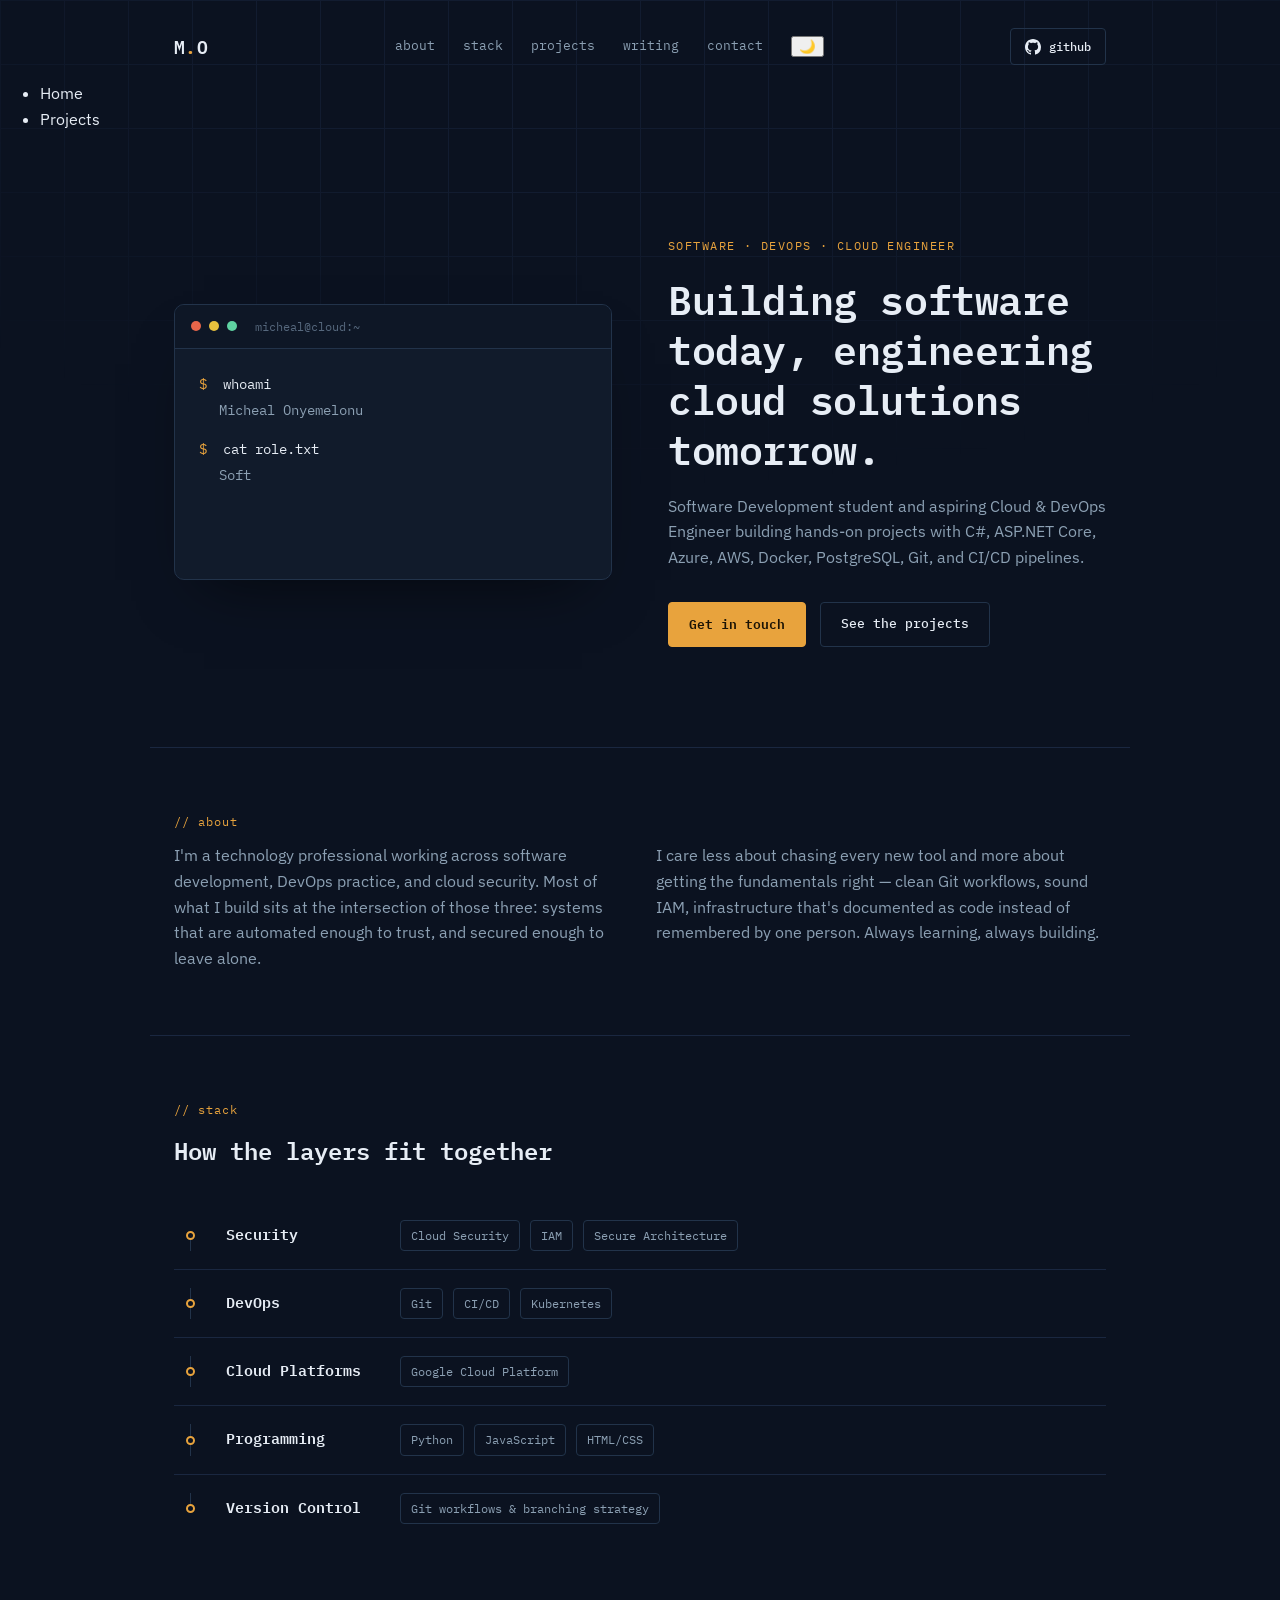
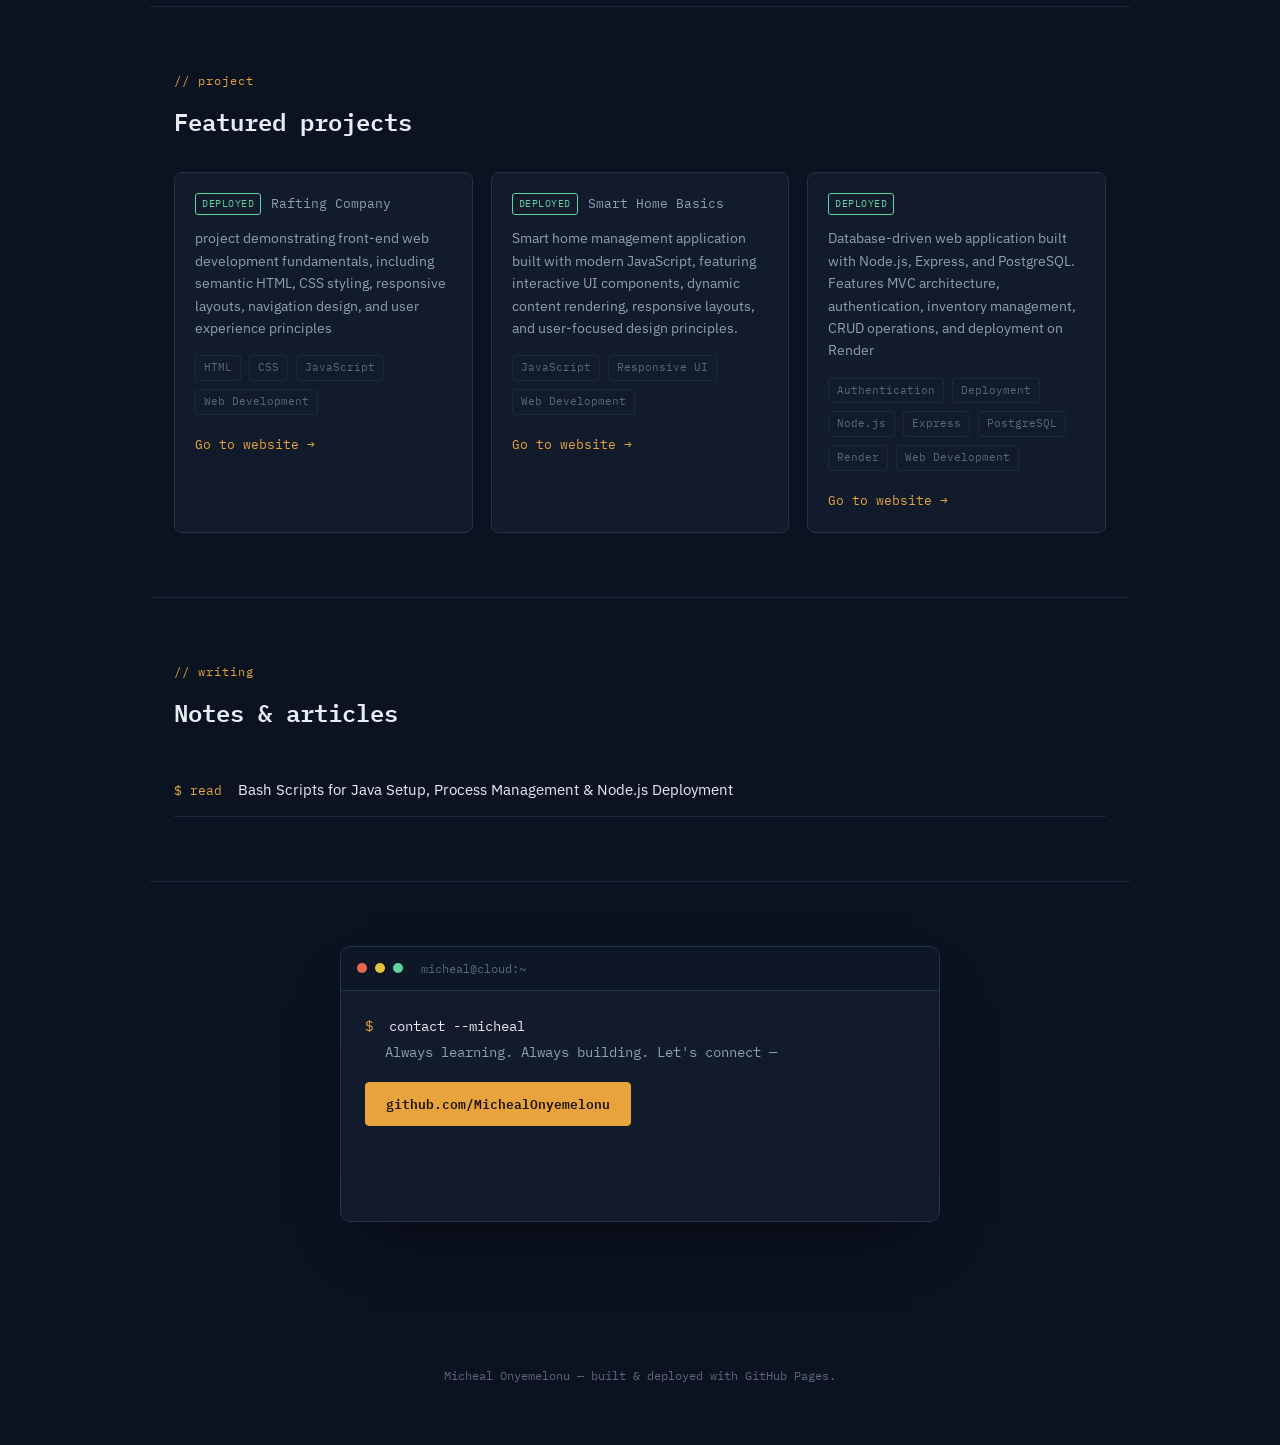
==== index.html @ 6040f153 "feat:project.html page added to the website" ====
<!DOCTYPE html>
<html lang="en">
<head>
<meta charset="UTF-8">
<meta name="viewport" content="width=device-width, initial-scale=1.0">
<title>Micheal Onyemelonu — Software, Devops, Cloud Engineer</title>
<meta name="description" content="Micheal Onyemelonu — Software, DevOps and Cloud Engineer">
<link rel="preconnect" href="https://fonts.googleapis.com">
<link rel="preconnect" href="https://fonts.gstatic.com" crossorigin>
<link href="https://fonts.googleapis.com/css2?family=IBM+Plex+Mono:wght@400;500;600;700&family=IBM+Plex+Sans:wght@400;500;600&display=swap" rel="stylesheet">
<link rel="stylesheet" href="styles.css">
</head>
<body>

<div class="grid-overlay" aria-hidden="true"></div>

<header class="site-header">
  <a href="#top" class="brand">M<span class="brand-dot">.</span>O</a>
  <nav class="site-nav">
    <a href="#about">about</a>
    <a href="#stack">stack</a>
    <a href="#projects">projects</a>
    <a href="#writing">writing</a>
    <a href="#contact">contact</a>

    <button id="theme-toggle">
      🌙
    </button>

  </nav>
  <a class="btn btn-ghost btn-small" href="https://github.com/MichealOnyemelonu" target="_blank" rel="noopener">
    <svg viewBox="0 0 16 16" width="16" height="16" aria-hidden="true"><path fill="currentColor" d="M8 0C3.58 0 0 3.58 0 8c0 3.54 2.29 6.53 5.47 7.59.4.07.55-.17.55-.38 0-.19-.01-.82-.01-1.49-2.01.37-2.53-.49-2.69-.94-.09-.23-.48-.94-.82-1.13-.28-.15-.68-.52-.01-.53.63-.01 1.08.58 1.23.82.72 1.21 1.87.87 2.33.66.07-.52.28-.87.51-1.07-1.78-.2-3.64-.89-3.64-3.95 0-.87.31-1.59.82-2.15-.08-.2-.36-1.02.08-2.12 0 0 .67-.21 2.2.82.64-.18 1.32-.27 2-.27.68 0 1.36.09 2 .27 1.53-1.04 2.2-.82 2.2-.82.44 1.1.16 1.92.08 2.12.51.56.82 1.27.82 2.15 0 3.07-1.87 3.75-3.65 3.95.29.25.54.73.54 1.48 0 1.07-.01 1.93-.01 2.2 0 .21.15.46.55.38A8.01 8.01 0 0 0 16 8c0-4.42-3.58-8-8-8Z"/></svg>
    github
  </a>
</header>

<nav id="main-nav" aria-label="Main navigation">
  <ul>
    <li><a href="index.html" class="active" aria-current="page">Home</a></li>
    <li><a href="projects.html">Projects</a></li>
  </ul>
</nav>

<main id="top">

  <!-- HERO -->
  <section class="hero">
    <div class="terminal" aria-label="Terminal introducing Micheal Onyemelonu">
      <div class="terminal-bar">
        <span class="dot dot-r"></span><span class="dot dot-y"></span><span class="dot dot-g"></span>
        <span class="terminal-title">micheal@cloud:~</span>
      </div>
      <div class="terminal-body" id="terminal-body">
        <!-- lines injected by script.js for typewriter effect; noscript fallback below -->
        <noscript>
          <p class="line"><span class="prompt">$</span> whoami</p>
          <p class="out">Micheal Onyemelonu</p>
          <p class="line"><span class="prompt">$</span> cat role.txt</p>
          <p class="out">Software · DevOps · Cloud Engineer</p>
          <p class="line"><span class="prompt">$</span> status --check</p>
          <p class="out ok"><span class="pulse"></span>200 OK — open to new opportunities</p>
        </noscript>
      </div>
    </div>

    <div class="hero-side">
      <p class="eyebrow">Software · DevOps · Cloud Engineer</p>
      <h1>Building software today, engineering cloud solutions tomorrow.</h1>
      <p class="hero-lede">Software Development student and aspiring Cloud & DevOps Engineer
        building hands-on projects with C#, ASP.NET Core, Azure, AWS, Docker, PostgreSQL, Git, and CI/CD pipelines.</p>
      <div class="hero-actions">
        <a class="btn btn-primary" href="#contact">Get in touch</a>
        <a class="btn btn-ghost" href="#projects">See the projects</a>
      </div>
    </div>
  </section>

  <!-- ABOUT -->
  <section class="section" id="about">
    <p class="section-label">// about</p>
    <div class="about-grid">
      <p class="about-copy">
        I'm a technology professional working across software development, DevOps practice, and cloud
        security. Most of what I build sits at the intersection of those three: systems that are
        automated enough to trust, and secured enough to leave alone.
      </p>
      <p class="about-copy">
        I care less about chasing every new tool and more about getting the fundamentals
        right — clean Git workflows, sound IAM, infrastructure that's documented as code instead
        of remembered by one person. Always learning, always building.
      </p>
    </div>
  </section>

  <!-- STACK (layered diagram) -->
  <section class="section" id="stack">
    <p class="section-label">// stack</p>
    <h2 class="section-title">How the layers fit together</h2>
    <div class="stack-diagram">

      <div class="layer" style="--i:0">
        <div class="layer-rail"><span class="node"></span></div>
        <div class="layer-body">
          <span class="layer-name">Security</span>
          <div class="layer-tags">
            <span>Cloud Security</span><span>IAM</span><span>Secure Architecture</span>
          </div>
        </div>
      </div>

      <div class="layer" style="--i:1">
        <div class="layer-rail"><span class="node"></span></div>
        <div class="layer-body">
          <span class="layer-name">DevOps</span>
          <div class="layer-tags">
            <span>Git</span><span>CI/CD</span><span>Kubernetes</span>
          </div>
        </div>
      </div>

      <div class="layer" style="--i:2">
        <div class="layer-rail"><span class="node"></span></div>
        <div class="layer-body">
          <span class="layer-name">Cloud Platforms</span>
          <div class="layer-tags">
            <span>Google Cloud Platform</span>
          </div>
        </div>
      </div>

      <div class="layer" style="--i:3">
        <div class="layer-rail"><span class="node"></span></div>
        <div class="layer-body">
          <span class="layer-name">Programming</span>
          <div class="layer-tags">
            <span>Python</span><span>JavaScript</span><span>HTML/CSS</span>
          </div>
        </div>
      </div>

      <div class="layer" style="--i:4">
        <div class="layer-rail"><span class="node"></span></div>
        <div class="layer-body">
          <span class="layer-name">Version Control</span>
          <div class="layer-tags">
            <span>Git workflows &amp; branching strategy</span>
          </div>
        </div>
      </div>

    </div>
  </section>

  <!-- PROJECTS -->
  <section class="section" id="projects">
    <p class="section-label">// project</p>
    <h2 class="section-title">Featured projects</h2>
    <div class="deploy-log">

      <a class="deploy-card" href="https://michealonyemelonu.github.io/wdd130/wwr/index.html" target="_blank" rel="noopener">
        <div class="deploy-head">
          <span class="status-badge">deployed</span>
          <span class="deploy-path">Rafting Company</span>
        </div>
        <p class="deploy-desc">project demonstrating front-end web development fundamentals, 
          including semantic HTML, CSS styling, responsive layouts, navigation design, 
          and user experience principles</p>
        <div class="deploy-tags">
          <span>HTML</span>
          <span>CSS</span>
          <span>JavaScript</span>
          <span>Web Development</span>
        </div>
        <span class="deploy-link">Go to website →</span>
      </a>

      <a class="deploy-card" href="https://michealonyemelonu.github.io/wdd231/Project/smart_home/index.html" target="_blank" rel="noopener">
        <div class="deploy-head">
          <span class="status-badge">deployed</span>
          <span class="deploy-path">Smart Home Basics</span>
        </div>
        <p class="deploy-desc">Smart home management application built with modern JavaScript, 
          featuring interactive UI components, dynamic content rendering, responsive layouts, 
          and user-focused design principles.</p>
        <div class="deploy-tags">
          <span>JavaScript</span>
          <span>Responsive UI</span>
          <span>Web Development</span>
        </div>
        <span class="deploy-link">Go to website →</span>
      </a>

      <a class="deploy-card" href="https://cse340-web-backend-development-u9rp.onrender.com/" target="_blank" rel="noopener">
        <div class="deploy-head">
          <span class="status-badge">deployed</span>
          <span class="deploy-path"></span>
        </div>
        <p class="deploy-desc">Database-driven web application built with Node.js, Express, and PostgreSQL. 
            Features MVC architecture, authentication, inventory management, CRUD operations, and deployment on Render</p>
        <div class="deploy-tags">
          <span>Authentication</span>
          <span>Deployment</span>
          <span>Node.js</span>
          <span>Express</span>
          <span>PostgreSQL</span>
          <span>Render</span>
          <span>Web Development</span>
        </div>
        <span class="deploy-link">Go to website →</span>
      </a>

    </div>
  </section>

  <!-- WRITING -->
  <section class="section" id="writing">
    <p class="section-label">// writing</p>
    <h2 class="section-title">Notes &amp; articles</h2>
    <ul class="changelog">
      <li class="changelog-entry">
        <span class="changelog-cmd">$ read</span>
        <a href="https://medium.com/@monyemelonu/bash-scripts-for-java-setup-process-management-node-js-deployment-b72b2ba04938" target="_blank" rel="noopener">
          Bash Scripts for Java Setup, Process Management &amp; Node.js Deployment
        </a>
      </li>
    </ul>
  </section>

  <!-- CONTACT -->
  <section class="section section-contact" id="contact">
    <div class="contact-terminal">
      <div class="terminal-bar">
        <span class="dot dot-r"></span><span class="dot dot-y"></span><span class="dot dot-g"></span>
        <span class="terminal-title">micheal@cloud:~</span>
      </div>
      <div class="terminal-body">
        <p class="line"><span class="prompt">$</span> contact --micheal</p>
        <p class="out">Always learning. Always building. Let's connect —</p>
        <p class="line contact-cta">
          <a class="btn btn-primary" href="https://github.com/MichealOnyemelonu" target="_blank" rel="noopener">github.com/MichealOnyemelonu</a>
        </p>
      </div>
    </div>
  </section>

</main>

<footer class="site-footer">
  <p>Micheal Onyemelonu — built &amp; deployed with GitHub Pages.</p>
</footer>

<script src="script.js"></script>
</body>
</html>
---- styles.css ----
/* ============ Tokens ============ */
:root{
  --bg:        #0B1220;
  --surface:   #111B2B;
  --surface-2: #16223480;
  --line:      #22334A;
  --line-soft: #1A2740;
  --text:      #E7EDF5;
  --text-muted:#8CA0B3;
  --text-dim:  #56687D;
  --accent:    #E8A33D;
  --accent-2:  #C97F22;
  --ok:        #5FD3A2;

  --mono: 'IBM Plex Mono', ui-monospace, Menlo, monospace;
  --sans: 'IBM Plex Sans', -apple-system, sans-serif;

  --maxw: 980px;

  /* DARK THEME */
body.dark-mode {

  --bg: #0B1220;
  --surface: #111B2B;
  --surface-2: #16223480;
  --line: #22334A;
  --line-soft: #1A2740;

  --text: #E7EDF5;
  --text-muted: #8CA0B3;
  --text-dim: #56687D;

  --accent: #E8A33D;
  --accent-2: #C97F22;
  --ok: #5FD3A2;
}

body.light-mode {
  --bg: #ffffff;
  --surface: #f5f5f5;
  --surface-2: #eeeeee;
  --line: #cccccc;
  --line-soft: #dddddd;

  --text: #222222;
  --text-muted: #555555;
  --text-dim: #777777;

  --accent: #E8A33D;
  --accent-2: #C97F22;
  --ok: #2fa56e;
}

*{ box-sizing:border-box; }
html{ scroll-behavior:smooth; }

body{
  margin:0;
  background:var(--bg);
  color:var(--text);
  font-family:var(--sans);
  line-height:1.6;
  -webkit-font-smoothing:antialiased;
}

a{ color:inherit; text-decoration:none; }

/* ============ Background grid ============ */
.grid-overlay{
  position:fixed; inset:0; z-index:0; pointer-events:none;
  background-image:
    linear-gradient(var(--line-soft) 1px, transparent 1px),
    linear-gradient(90deg, var(--line-soft) 1px, transparent 1px);
  background-size:64px 64px;
  mask-image: radial-gradient(ellipse 80% 60% at 50% 0%, black 40%, transparent 90%);
  opacity:0.5;
}

/* ============ Header ============ */
.site-header{
  position:relative; z-index:2;
  display:flex; align-items:center; justify-content:space-between;
  max-width:var(--maxw); margin:0 auto;
  padding:28px 24px 0;
}
.brand{
  font-family:var(--mono); font-weight:600; font-size:18px;
  letter-spacing:0.02em;
}
.brand-dot{ color:var(--accent); }
.site-nav{ display:flex; gap:28px; }
.site-nav a{
  font-family:var(--mono); font-size:13px; color:var(--text-muted);
  transition:color .15s ease;
}
.site-nav a:hover{ color:var(--text); }

/* ============ Buttons ============ */
.btn{
  display:inline-flex; align-items:center; gap:8px;
  font-family:var(--mono); font-size:13px; font-weight:500;
  padding:11px 20px; border-radius:4px;
  border:1px solid transparent;
  transition:transform .15s ease, border-color .15s ease, background .15s ease;
  white-space:nowrap;
}
.btn:hover{ transform:translateY(-1px); }
.btn-primary{
  background:var(--accent); color:#1A1305; border-color:var(--accent);
  font-weight:600;
}
.btn-primary:hover{ background:#f0ad4f; }
.btn-ghost{
  background:transparent; color:var(--text); border-color:var(--line);
}
.btn-ghost:hover{ border-color:var(--accent); color:var(--accent); }
.btn-small{ padding:8px 14px; font-size:12px; }

/* ============ Hero ============ */
.hero{
  position:relative; z-index:1;
  max-width:var(--maxw); margin:0 auto;
  padding:88px 24px 100px;
  display:grid; grid-template-columns:1fr 1fr; gap:56px;
  align-items:center;
}
.eyebrow{
  font-family:var(--mono); font-size:12px; letter-spacing:0.12em;
  text-transform:uppercase; color:var(--accent); margin:0 0 18px;
}
.hero-side h1{
  font-family:var(--mono); font-size:clamp(28px,3.4vw,40px);
  line-height:1.25; font-weight:600; margin:0 0 20px;
  letter-spacing:-0.01em;
}
.hero-lede{
  color:var(--text-muted); font-size:16px; max-width:46ch; margin:0 0 32px;
}
.hero-actions{ display:flex; gap:14px; flex-wrap:wrap; }

/* ============ Terminal ============ */
.terminal, .contact-terminal{
  background:var(--surface);
  border:1px solid var(--line);
  border-radius:10px;
  overflow:hidden;
  box-shadow:0 30px 60px -30px rgba(0,0,0,0.6);
}
.terminal-bar{
  display:flex; align-items:center; gap:8px;
  padding:12px 16px;
  background:#0E1726;
  border-bottom:1px solid var(--line);
}
.dot{ width:10px; height:10px; border-radius:50%; background:var(--line); }
.dot-r{ background:#E8664A; } .dot-y{ background:#E8C13D; } .dot-g{ background:var(--ok); }
.terminal-title{
  margin-left:10px; font-family:var(--mono); font-size:12px; color:var(--text-dim);
}
.terminal-body{
  padding:24px; font-family:var(--mono); font-size:14px;
  min-height:230px;
}
.line{ margin:0 0 4px; color:var(--text); }
.out{ margin:0 0 16px; color:var(--text-muted); padding-left:20px; }
.prompt{ color:var(--accent); margin-right:8px; }
.out.ok{ color:var(--ok); display:flex; align-items:center; gap:8px; }
.pulse{
  width:8px; height:8px; border-radius:50%; background:var(--ok);
  box-shadow:0 0 0 0 rgba(95,211,162,0.6);
  animation:pulse 2s infinite;
}
@keyframes pulse{
  0%{ box-shadow:0 0 0 0 rgba(95,211,162,0.5); }
  70%{ box-shadow:0 0 0 8px rgba(95,211,162,0); }
  100%{ box-shadow:0 0 0 0 rgba(95,211,162,0); }
}
.caret{ display:inline-block; color:var(--accent); animation:blink 1s steps(1) infinite; }
@keyframes blink{ 50%{ opacity:0; } }

/* ============ Sections ============ */
.section{
  position:relative; z-index:1;
  max-width:var(--maxw); margin:0 auto;
  padding:64px 24px;
  border-top:1px solid var(--line-soft);
}
.section-label{
  font-family:var(--mono); font-size:12px; color:var(--accent);
  letter-spacing:0.08em; margin:0 0 12px;
}
.section-title{
  font-family:var(--mono); font-size:24px; font-weight:600; margin:0 0 32px;
}
.about-grid{
  display:grid; grid-template-columns:1fr 1fr; gap:32px;
}
.about-copy{ color:var(--text-muted); font-size:16px; max-width:52ch; margin:0; }

/* ============ Stack diagram ============ */
.stack-diagram{ position:relative; }
.layer{
  display:grid; grid-template-columns:32px 1fr; gap:20px;
  padding:18px 0;
  border-bottom:1px solid var(--line-soft);
}
.layer:last-child{ border-bottom:none; }
.layer-rail{ position:relative; display:flex; justify-content:center; }
.layer-rail::before{
  content:""; position:absolute; top:0; bottom:0; width:1px; background:var(--line);
}
.layer:first-child .layer-rail::before{ top:50%; }
.layer:last-child .layer-rail::before{ bottom:50%; }
.node{
  position:relative; z-index:1; width:9px; height:9px; border-radius:50%;
  background:var(--bg); border:2px solid var(--accent);
  align-self:center;
}
.layer-body{ display:flex; align-items:baseline; flex-wrap:wrap; gap:16px 24px; }
.layer-name{
  font-family:var(--mono); font-weight:600; font-size:15px; min-width:150px;
}
.layer-tags{ display:flex; gap:10px; flex-wrap:wrap; }
.layer-tags span{
  font-family:var(--mono); font-size:12px; color:var(--text-muted);
  border:1px solid var(--line); border-radius:4px; padding:5px 10px;
}

/* ============ Projects / deploy log ============ */
.deploy-log{ display:grid; grid-template-columns:repeat(3,1fr); gap:18px; }
.deploy-card{
  display:block; background:var(--surface); border:1px solid var(--line);
  border-radius:8px; padding:20px; transition:border-color .15s ease, transform .15s ease;
}
.deploy-card:hover{ border-color:var(--accent); transform:translateY(-3px); }
.deploy-head{
  display:flex; align-items:center; gap:10px; margin-bottom:12px; flex-wrap:wrap;
}
.status-badge{
  font-family:var(--mono); font-size:10px; letter-spacing:0.05em;
  color:var(--ok); border:1px solid var(--ok); border-radius:3px;
  padding:2px 6px; text-transform:uppercase;
}
.deploy-path{ font-family:var(--mono); font-size:13px; color:var(--text-muted); }
.deploy-desc{ font-size:14px; color:var(--text-muted); margin:0 0 16px; }
.deploy-tags{ display:flex; gap:8px; flex-wrap:wrap; margin-bottom:16px; }
.deploy-tags span{
  font-family:var(--mono); font-size:11px; color:var(--text-dim);
  border:1px solid var(--line-soft); border-radius:3px; padding:3px 8px;
}
.deploy-link{ font-family:var(--mono); font-size:13px; color:var(--accent); }

/* ============ Writing / changelog ============ */
.changelog{ list-style:none; margin:0; padding:0; }
.changelog-entry{
  display:flex; gap:16px; align-items:baseline;
  padding:14px 0; border-bottom:1px solid var(--line-soft);
  font-size:15px;
}
.changelog-cmd{ font-family:var(--mono); font-size:13px; color:var(--accent); flex-shrink:0; }
.changelog-entry a:hover{ color:var(--accent); }

/* ============ Contact ============ */
.section-contact{ padding-bottom:100px; }
.contact-terminal{ max-width:600px; margin:0 auto; }
.contact-cta{ margin-top:18px; }

/* ============ Footer ============ */
.site-footer{
  position:relative; z-index:1;
  text-align:center; padding:32px 24px 48px;
  font-family:var(--mono); font-size:12px; color:var(--text-dim);
}

/* ============ Responsive ============ */
@media (max-width: 860px)
{
  .hero{ grid-template-columns:1fr; padding-top:56px; }
  .hero-side{ order:-1; }
  .about-grid{ grid-template-columns:1fr; }
  .deploy-log{ grid-template-columns:1fr; }
  .site-nav{ display:none; }
}

/* ============ Motion & focus ============ */
@media (prefers-reduced-motion: reduce)
{
  html{ scroll-behavior:auto; }
  .pulse, .caret{ animation:none; }
}
a:focus-visible, .btn:focus-visible{
  outline:2px solid var(--accent); outline-offset:2px;
}

}
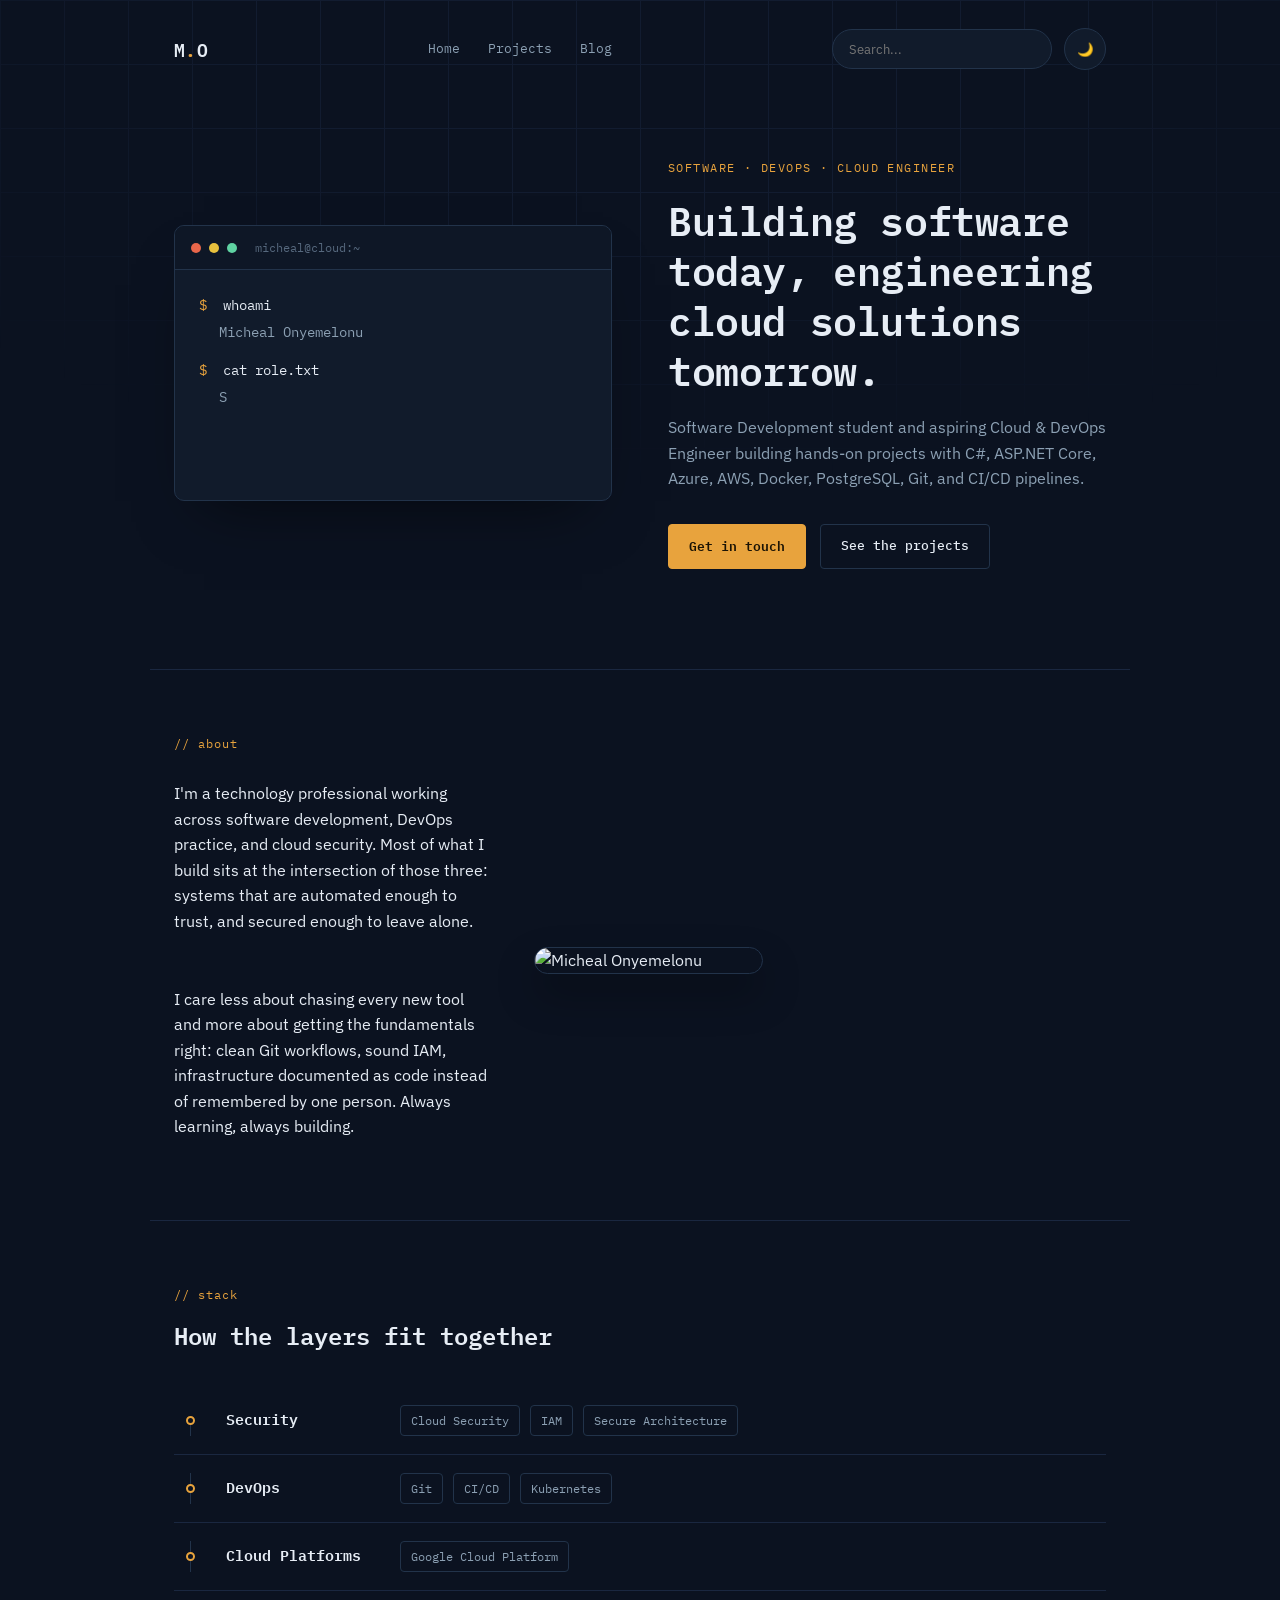
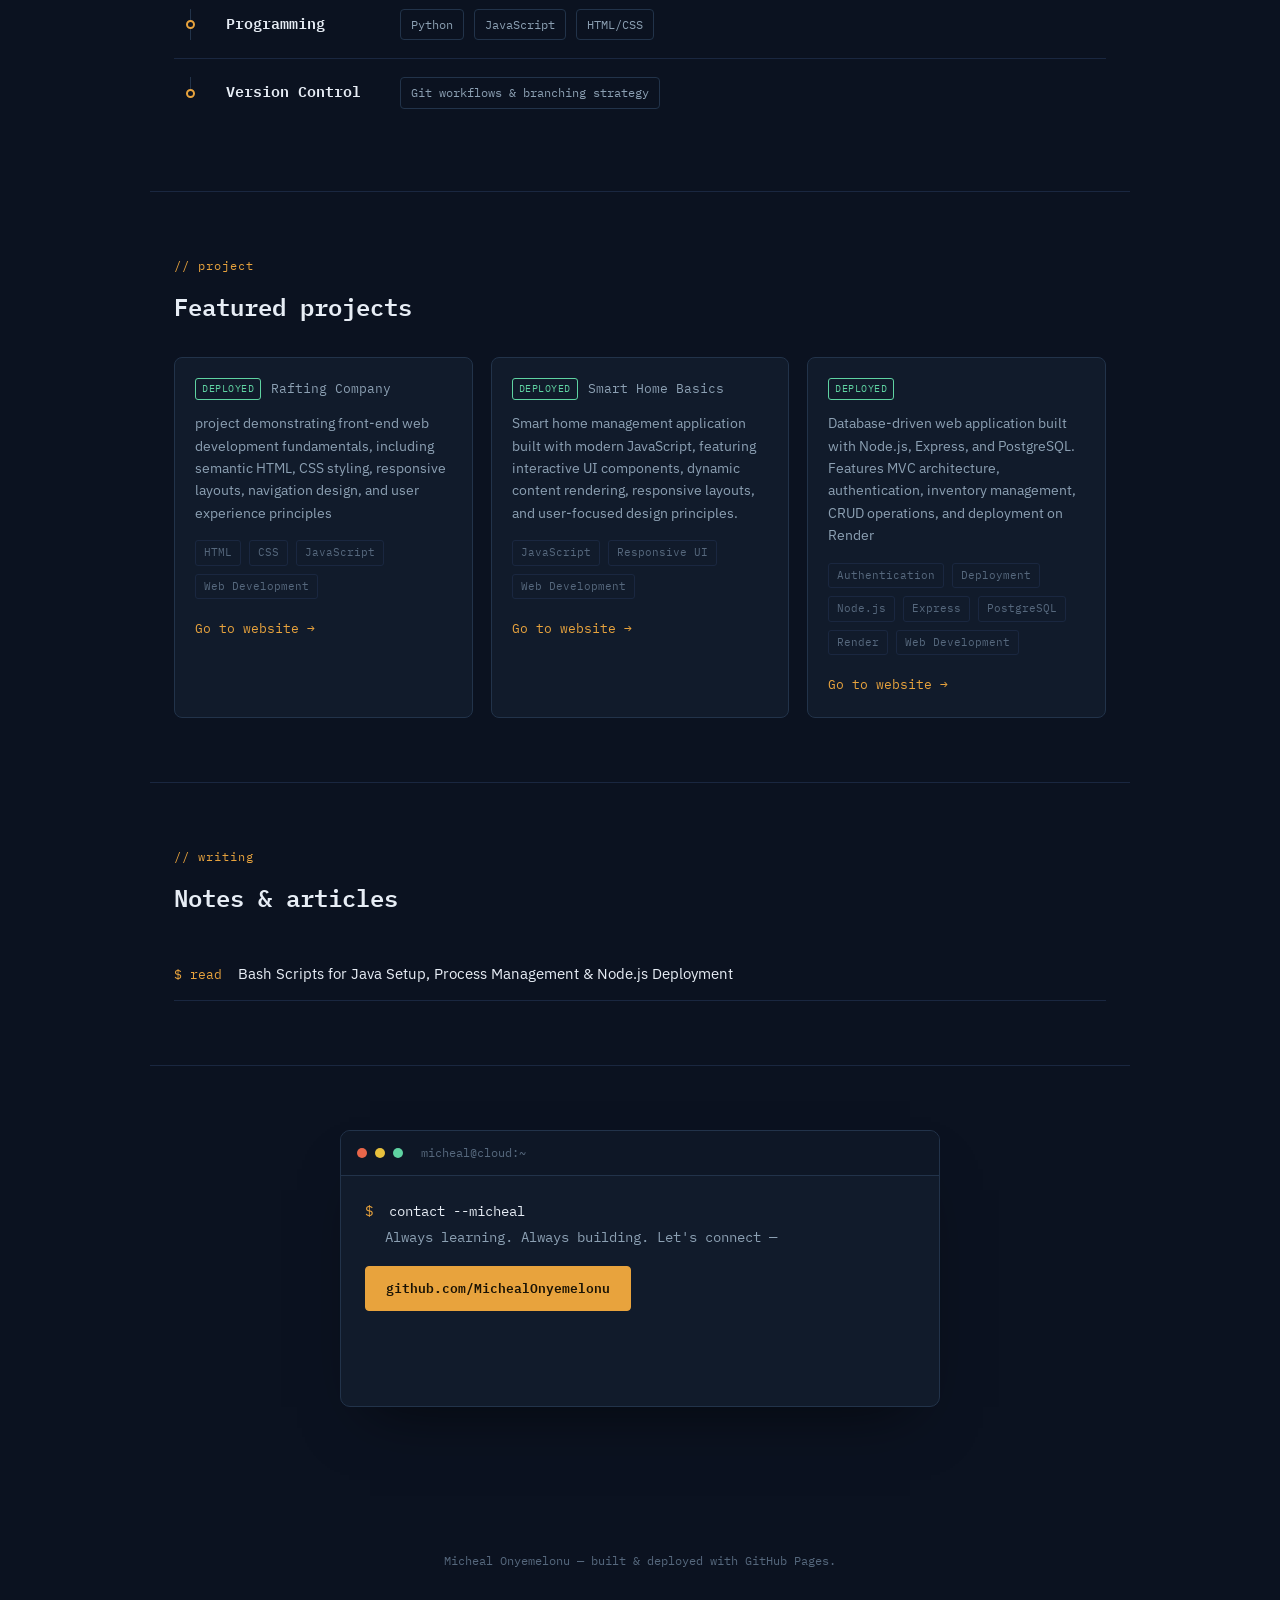
==== commit 1e34dc35: "feat: updated home page to include profile picture" ====
--- a/index.html
+++ b/index.html
@@ -15,31 +15,34 @@
 <div class="grid-overlay" aria-hidden="true"></div>
 
 <header class="site-header">
-  <a href="#top" class="brand">M<span class="brand-dot">.</span>O</a>
-  <nav class="site-nav">
-    <a href="#about">about</a>
-    <a href="#stack">stack</a>
-    <a href="#projects">projects</a>
-    <a href="#writing">writing</a>
-    <a href="#contact">contact</a>
-
-    <button id="theme-toggle">
-      🌙
-    </button>
-
-  </nav>
-  <a class="btn btn-ghost btn-small" href="https://github.com/MichealOnyemelonu" target="_blank" rel="noopener">
-    <svg viewBox="0 0 16 16" width="16" height="16" aria-hidden="true"><path fill="currentColor" d="M8 0C3.58 0 0 3.58 0 8c0 3.54 2.29 6.53 5.47 7.59.4.07.55-.17.55-.38 0-.19-.01-.82-.01-1.49-2.01.37-2.53-.49-2.69-.94-.09-.23-.48-.94-.82-1.13-.28-.15-.68-.52-.01-.53.63-.01 1.08.58 1.23.82.72 1.21 1.87.87 2.33.66.07-.52.28-.87.51-1.07-1.78-.2-3.64-.89-3.64-3.95 0-.87.31-1.59.82-2.15-.08-.2-.36-1.02.08-2.12 0 0 .67-.21 2.2.82.64-.18 1.32-.27 2-.27.68 0 1.36.09 2 .27 1.53-1.04 2.2-.82 2.2-.82.44 1.1.16 1.92.08 2.12.51.56.82 1.27.82 2.15 0 3.07-1.87 3.75-3.65 3.95.29.25.54.73.54 1.48 0 1.07-.01 1.93-.01 2.2 0 .21.15.46.55.38A8.01 8.01 0 0 0 16 8c0-4.42-3.58-8-8-8Z"/></svg>
-    github
-  </a>
+
+    <a href="index.html" class="brand">
+        M<span class="brand-dot">.</span>O
+    </a>
+
+    <nav class="site-nav">
+        <a href="index.html">Home</a>
+        <a href="projects.html">Projects</a>
+        <a href="blog.html">Blog</a>
+        
+    </nav>
+
+    <div class="header-actions">
+
+        <div class="search-box">
+            <input
+                type="text"
+                id="site-search"
+                placeholder="Search..."
+            >
+        </div>
+
+        <button id="theme-toggle">🌙</button>
+
+    </div>
+
 </header>
 
-<nav id="main-nav" aria-label="Main navigation">
-  <ul>
-    <li><a href="index.html" class="active" aria-current="page">Home</a></li>
-    <li><a href="projects.html">Projects</a></li>
-  </ul>
-</nav>
 
 <main id="top">
 
@@ -76,21 +79,38 @@
   </section>
 
   <!-- ABOUT -->
-  <section class="section" id="about">
+<section class="section" id="about">
     <p class="section-label">// about</p>
+
     <div class="about-grid">
-      <p class="about-copy">
-        I'm a technology professional working across software development, DevOps practice, and cloud
-        security. Most of what I build sits at the intersection of those three: systems that are
-        automated enough to trust, and secured enough to leave alone.
-      </p>
-      <p class="about-copy">
-        I care less about chasing every new tool and more about getting the fundamentals
-        right — clean Git workflows, sound IAM, infrastructure that's documented as code instead
-        of remembered by one person. Always learning, always building.
-      </p>
-    </div>
-  </section>
+
+      
+      <div class="about-content">
+        <p class="about-copy">
+          I'm a technology professional working across software
+          development, DevOps practice, and cloud security.
+          Most of what I build sits at the intersection of those
+          three: systems that are automated enough to trust,
+          and secured enough to leave alone.
+        </p>
+        
+        <p class="about-copy">
+          I care less about chasing every new tool and more about
+          getting the fundamentals right: clean Git workflows,
+          sound IAM, infrastructure documented as code instead of
+          remembered by one person. Always learning, always building.
+        </p>
+
+      </div>
+      
+      <div class="about-image">
+          <img
+              src="images/micheal.jpg"
+              alt="Micheal Onyemelonu">
+      </div>
+
+    </div>
+</section>
 
   <!-- STACK (layered diagram) -->
   <section class="section" id="stack">
--- a/styles.css
+++ b/styles.css
@@ -193,9 +193,25 @@
   font-family:var(--mono); font-size:24px; font-weight:600; margin:0 0 32px;
 }
 .about-grid{
-  display:grid; grid-template-columns:1fr 1fr; gap:32px;
-}
-.about-copy{ color:var(--text-muted); font-size:16px; max-width:52ch; margin:0; }
+  display: grid;
+  grid-template-columns: 320px 1fr;
+  gap: 40px;
+  align-items: center;
+}
+.about-image img {
+  width: 40%;
+  border-radius: 16px;
+  display: block;
+  border: 1px solid var(--line);
+  box-shadow: 0 20px 40px rgba(0,0,0,.3);
+  object-fit: cover;
+}
+
+.about-content {
+  display: flex;
+  flex-direction: column;
+  gap: 20px;
+}
 
 /* ============ Stack diagram ============ */
 .stack-diagram{ position:relative; }
@@ -292,4 +308,52 @@
   outline:2px solid var(--accent); outline-offset:2px;
 }
 
+.header-actions {
+    display: flex;
+    align-items: center;
+    gap: 12px;
+}
+
+@media (max-width: 860px) {
+
+    .about-grid {
+        grid-template-columns: 1fr;
+    }
+
+    .about-image {
+        max-width: 300px;
+        margin: 0 auto;
+    }
+
+}
+
+.search-box input {
+    width: 220px;
+    padding: 10px 16px;
+    border-radius: 999px;
+    border: 1px solid var(--line);
+    background: var(--surface);
+    color: var(--text);
+    outline: none;
+    font-family: var(--sans);
+}
+
+.search-box input:focus {
+    border-color: var(--accent);
+}
+
+#theme-toggle {
+    width: 42px;
+    height: 42px;
+    border-radius: 50%;
+    border: 1px solid var(--line);
+    background: var(--surface);
+    color: var(--text);
+    cursor: pointer;
+}
+
+#theme-toggle:hover {
+    border-color: var(--accent);
+}
+
 }
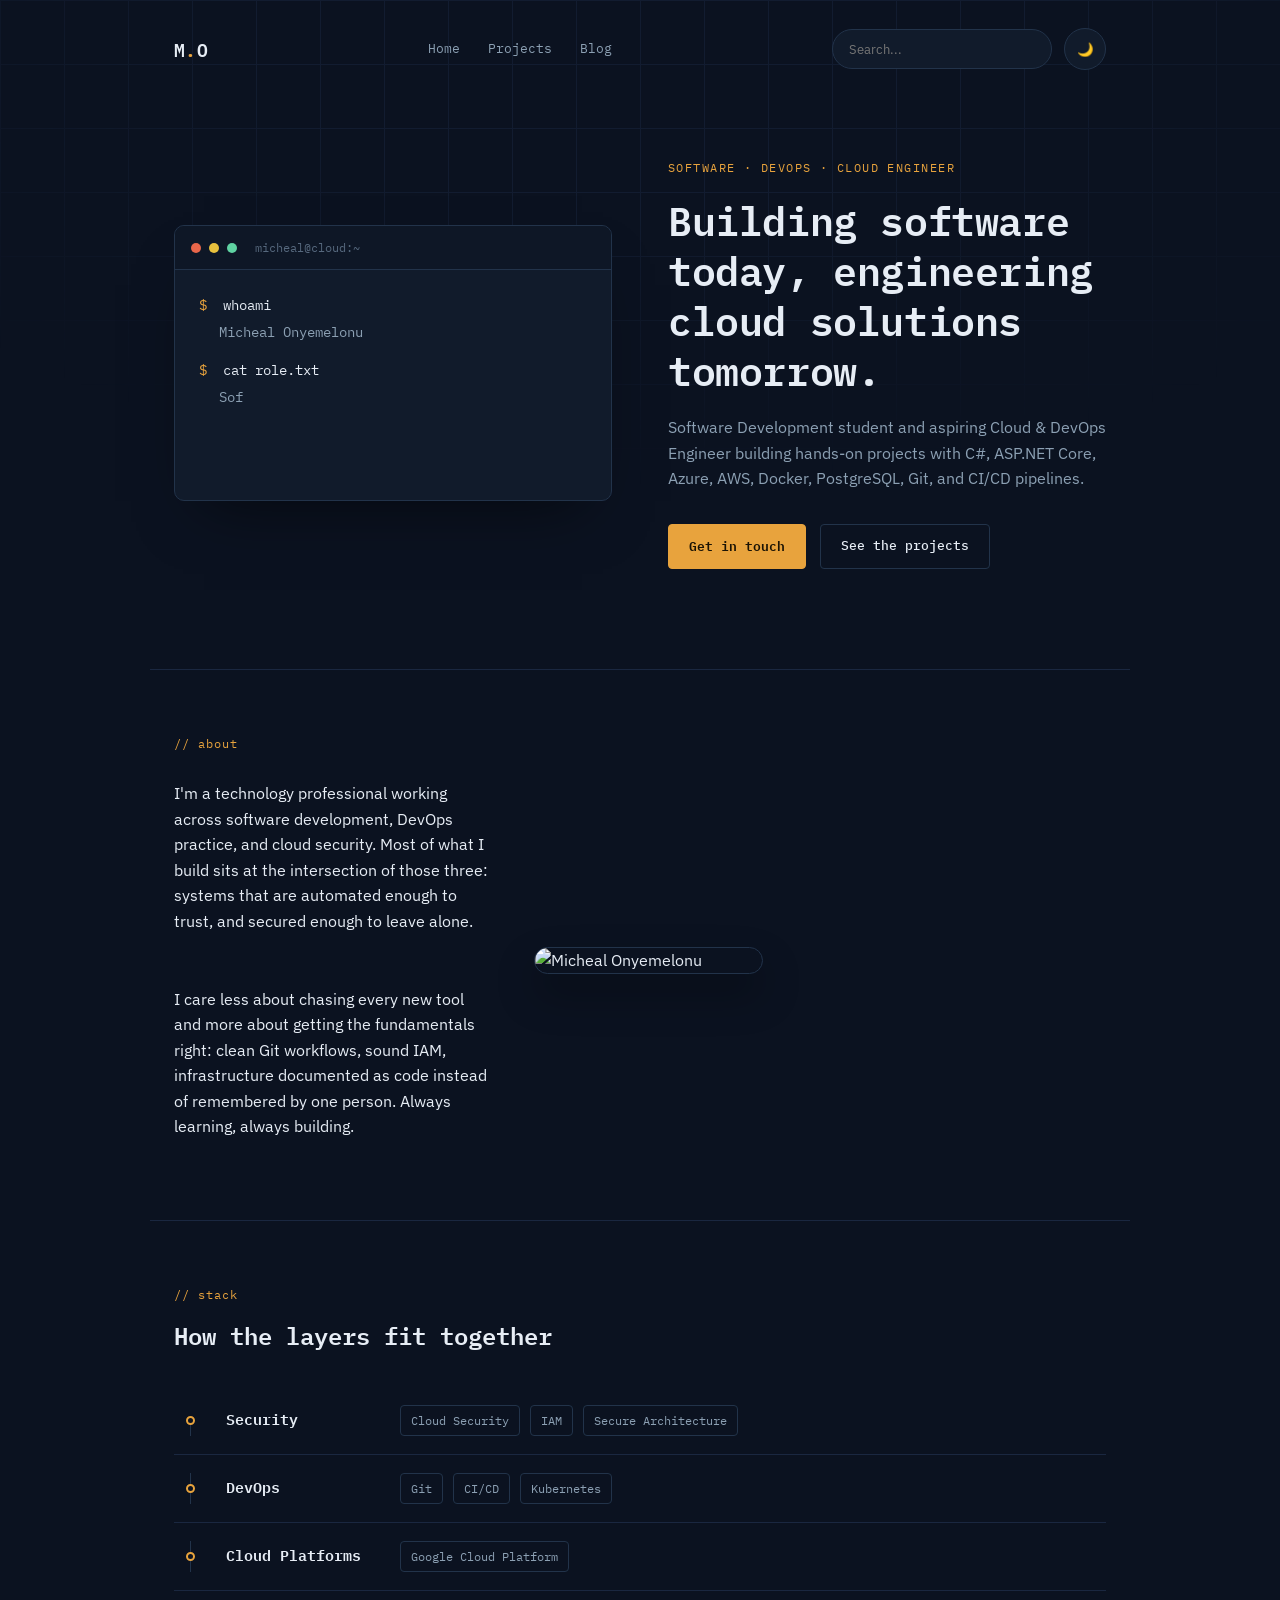
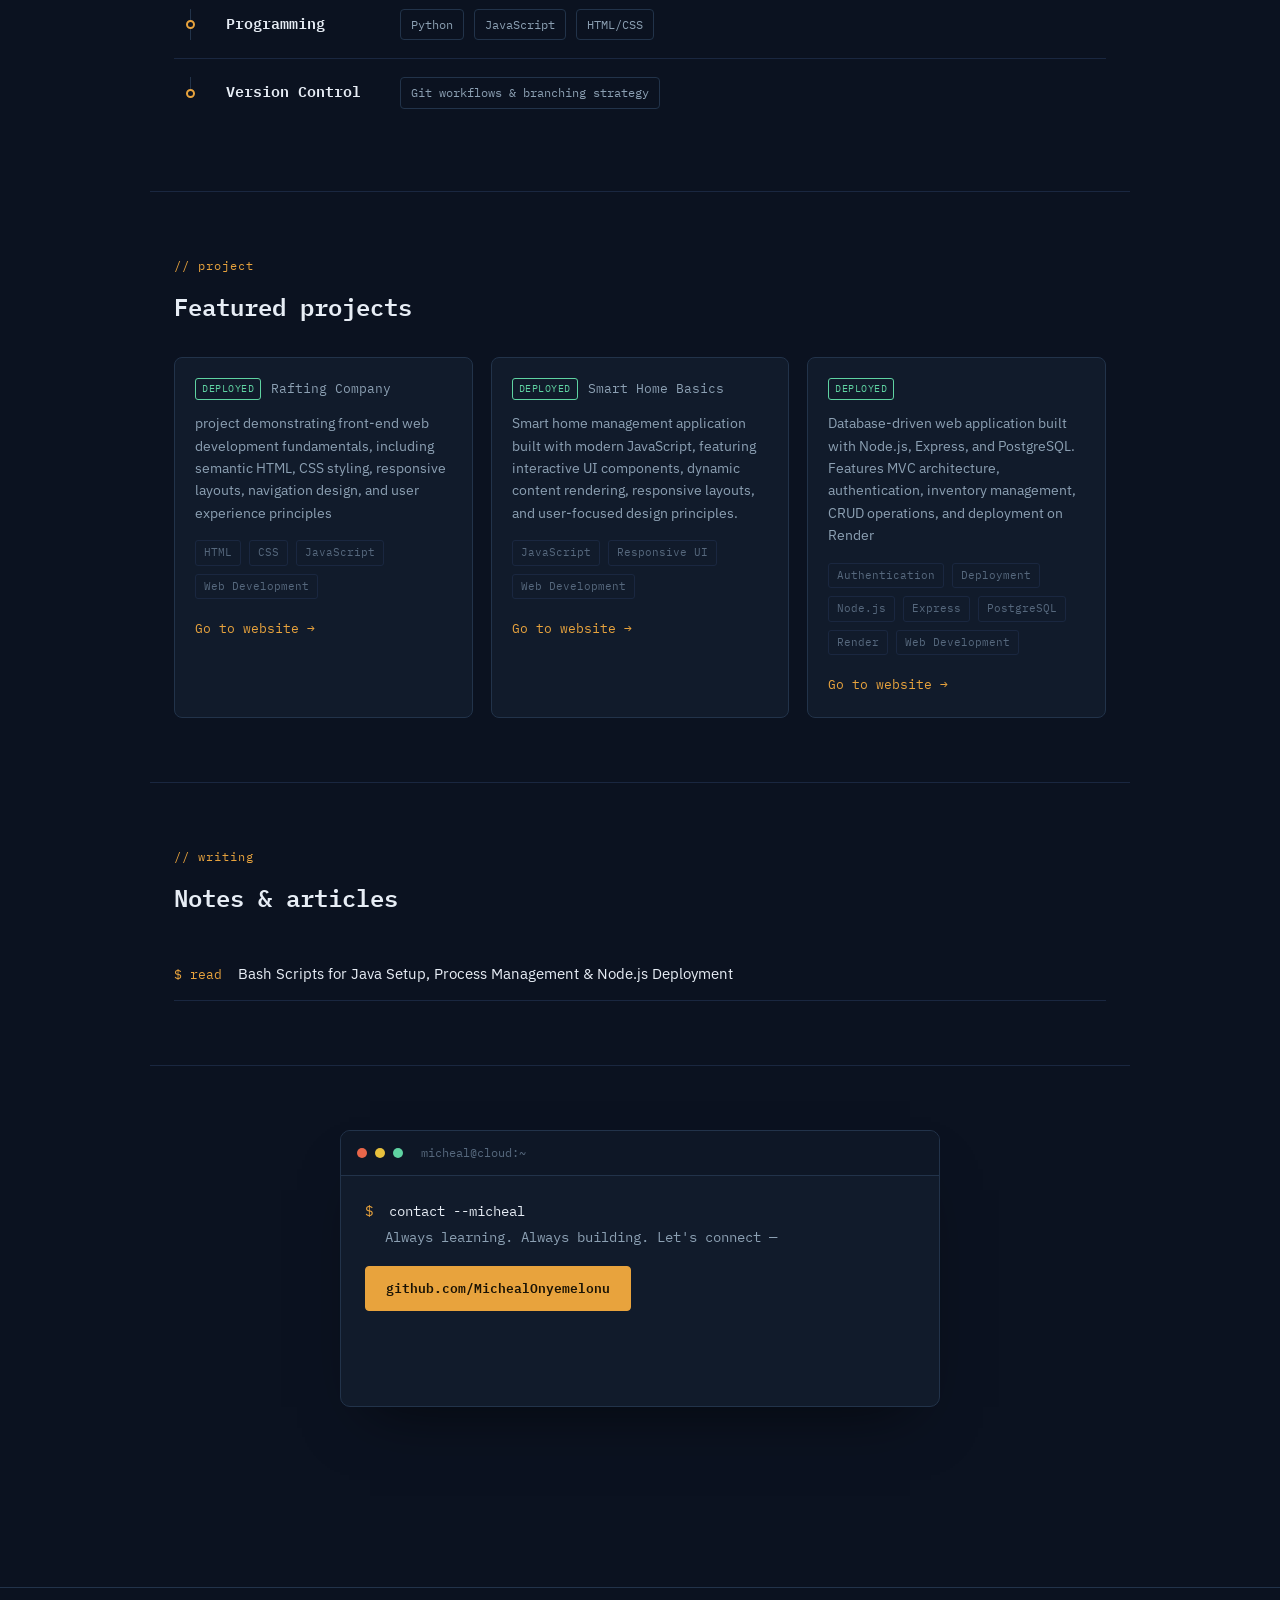
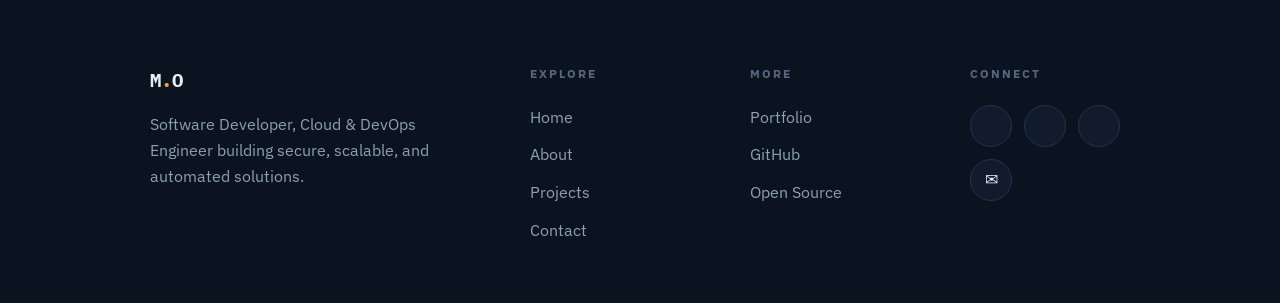
==== commit 46484684: "feat: footer section and information added to the webpage" ====
--- a/index.html
+++ b/index.html
@@ -102,7 +102,7 @@
         </p>
 
       </div>
-      
+
       <div class="about-image">
           <img
               src="images/micheal.jpg"
@@ -266,7 +266,66 @@
 </main>
 
 <footer class="site-footer">
-  <p>Micheal Onyemelonu — built &amp; deployed with GitHub Pages.</p>
+
+    <div class="footer-grid">
+
+        <div class="footer-brand">
+            <h3>
+                M<span class="brand-dot">.</span>O
+            </h3>
+
+            <p>
+                Software Developer, Cloud & DevOps Engineer building
+                secure, scalable, and automated solutions.
+            </p>
+        </div>
+
+        <div class="footer-column">
+            <h4>Explore</h4>
+
+            <a href="#top">Home</a>
+            <a href="#about">About</a>
+            <a href="#projects">Projects</a>
+            <a href="#contact">Contact</a>
+        </div>
+
+        <div class="footer-column">
+            <h4>More</h4>
+
+            <a href="projects.html">Portfolio</a>
+            <a href="https://github.com/MichealOnyemelonu" target="_blank">
+                GitHub
+            </a>
+            <a href="#">Open Source</a>
+        </div>
+
+        <div class="footer-column">
+            <h4>Connect</h4>
+
+            <div class="social-links">
+
+                <a href="https://github.com/MichealOnyemelonu" target="_blank">
+                    <i class="fab fa-github"></i>
+                </a>
+
+                <a href="https://linkedin.com/in/YOUR-LINKEDIN" target="_blank">
+                    <i class="fab fa-linkedin-in"></i>
+                </a>
+
+                <a href="https://medium.com/@monyemelonu" target="_blank">
+                    <i class="fab fa-medium-m"></i>
+                </a>
+
+                <a href="mailto:your@email.com">
+                    ✉
+                </a>
+
+            </div>
+
+        </div>
+
+    </div>
+
 </footer>
 
 <script src="script.js"></script>
--- a/styles.css
+++ b/styles.css
@@ -282,10 +282,81 @@
 .contact-cta{ margin-top:18px; }
 
 /* ============ Footer ============ */
-.site-footer{
-  position:relative; z-index:1;
-  text-align:center; padding:32px 24px 48px;
-  font-family:var(--mono); font-size:12px; color:var(--text-dim);
+.site-footer {
+    border-top: 1px solid var(--line);
+    margin-top: 80px;
+    padding: 60px 24px;
+}
+
+.footer-grid {
+    max-width: var(--maxw);
+    margin: 0 auto;
+
+    display: grid;
+    grid-template-columns: 2fr 1fr 1fr 1fr;
+    gap: 60px;
+}
+
+.footer-brand h3 {
+    font-family: var(--mono);
+    margin-bottom: 16px;
+}
+
+.footer-brand p {
+    color: var(--text-muted);
+    max-width: 400px;
+}
+
+.footer-column {
+    display: flex;
+    flex-direction: column;
+    gap: 12px;
+}
+
+.footer-column h4 {
+    font-size: 12px;
+    letter-spacing: 2px;
+    text-transform: uppercase;
+    color: var(--text-dim);
+    margin-bottom: 10px;
+}
+
+.footer-column a {
+    color: var(--text-muted);
+    transition: .2s;
+}
+
+.footer-column a:hover {
+    color: var(--accent);
+}
+
+.social-links {
+    display: flex;
+    flex-wrap: wrap;
+    gap: 12px;
+}
+
+.social-links a {
+    width: 42px;
+    height: 42px;
+
+    display: flex;
+    align-items: center;
+    justify-content: center;
+
+    border: 1px solid var(--line);
+    border-radius: 50%;
+
+    color: var(--text);
+    background: var(--surface);
+
+    transition: .2s;
+}
+
+.social-links a:hover {
+    border-color: var(--accent);
+    color: var(--accent);
+    transform: translateY(-2px);
 }
 
 /* ============ Responsive ============ */
@@ -326,6 +397,16 @@
     }
 
 }
+
+@media (max-width: 860px) {
+
+    .footer-grid {
+        grid-template-columns: 1fr;
+        gap: 30px;
+    }
+
+}
+
 
 .search-box input {
     width: 220px;
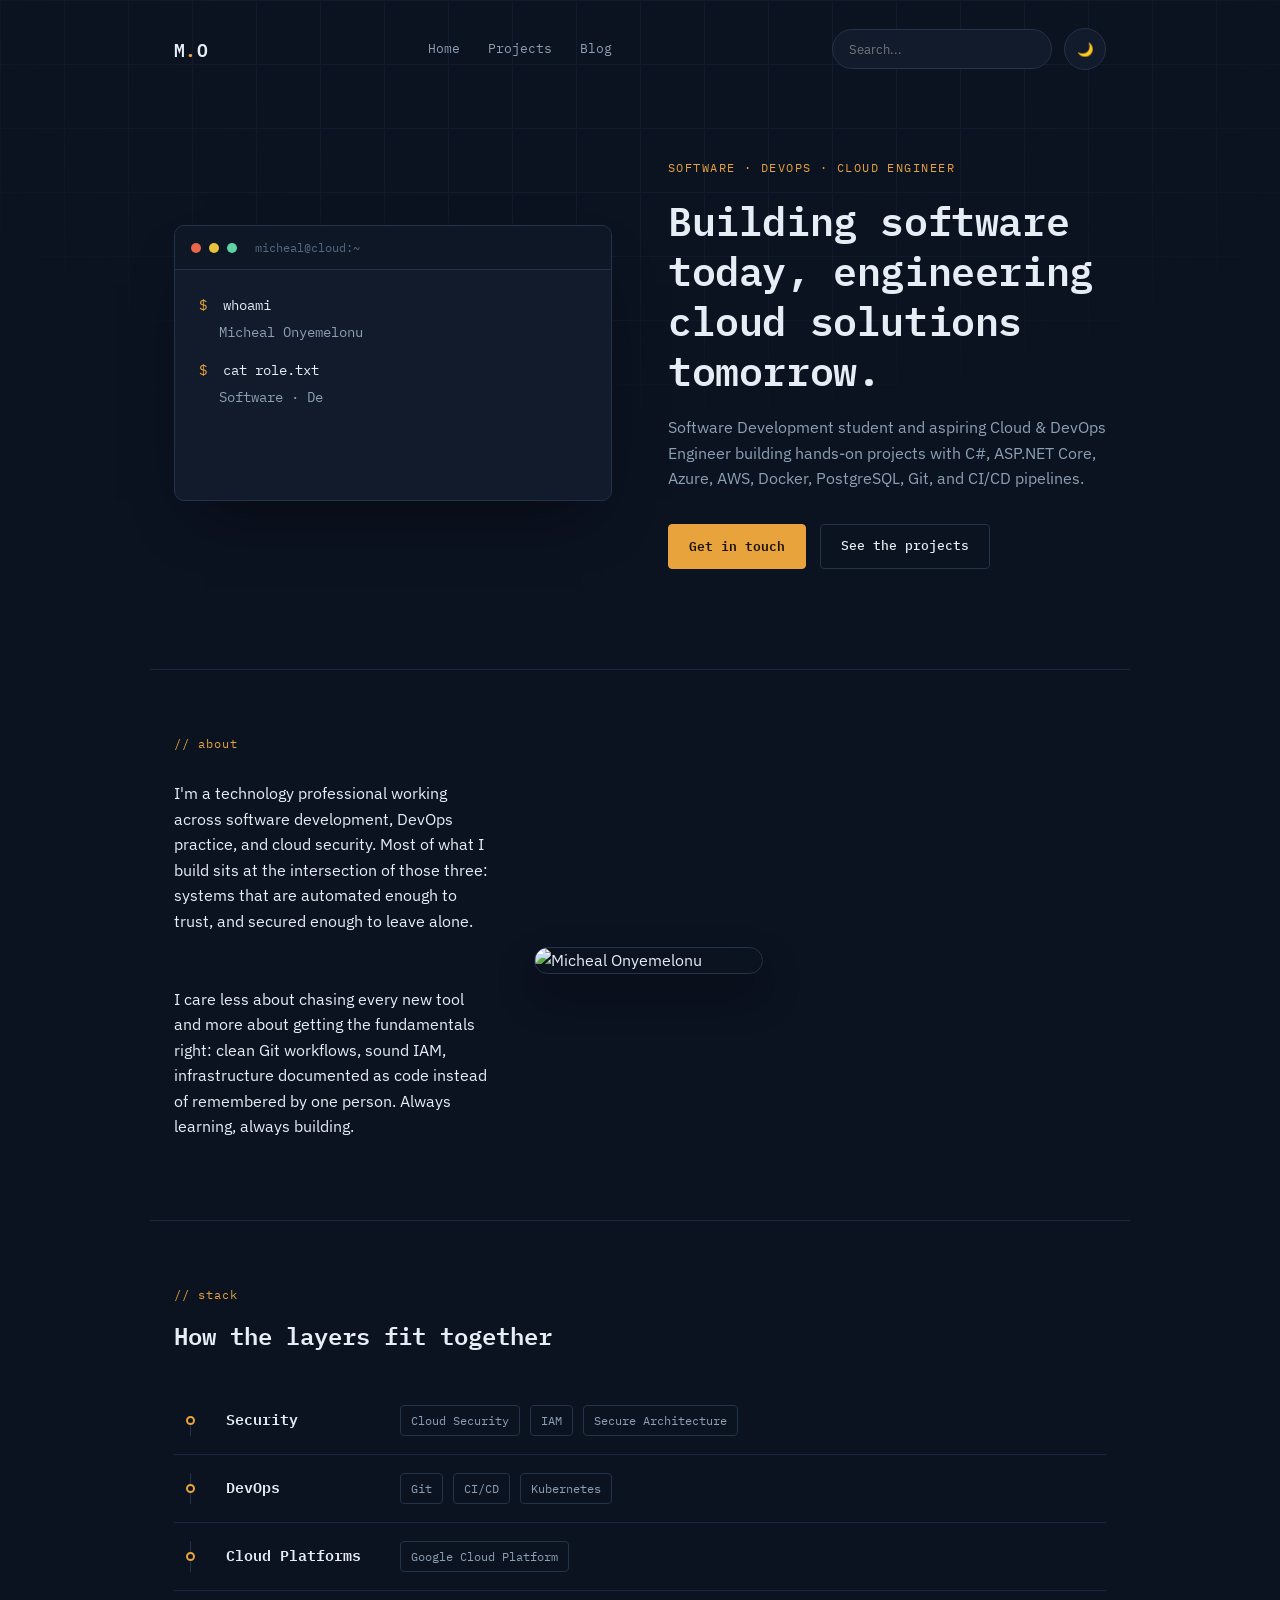
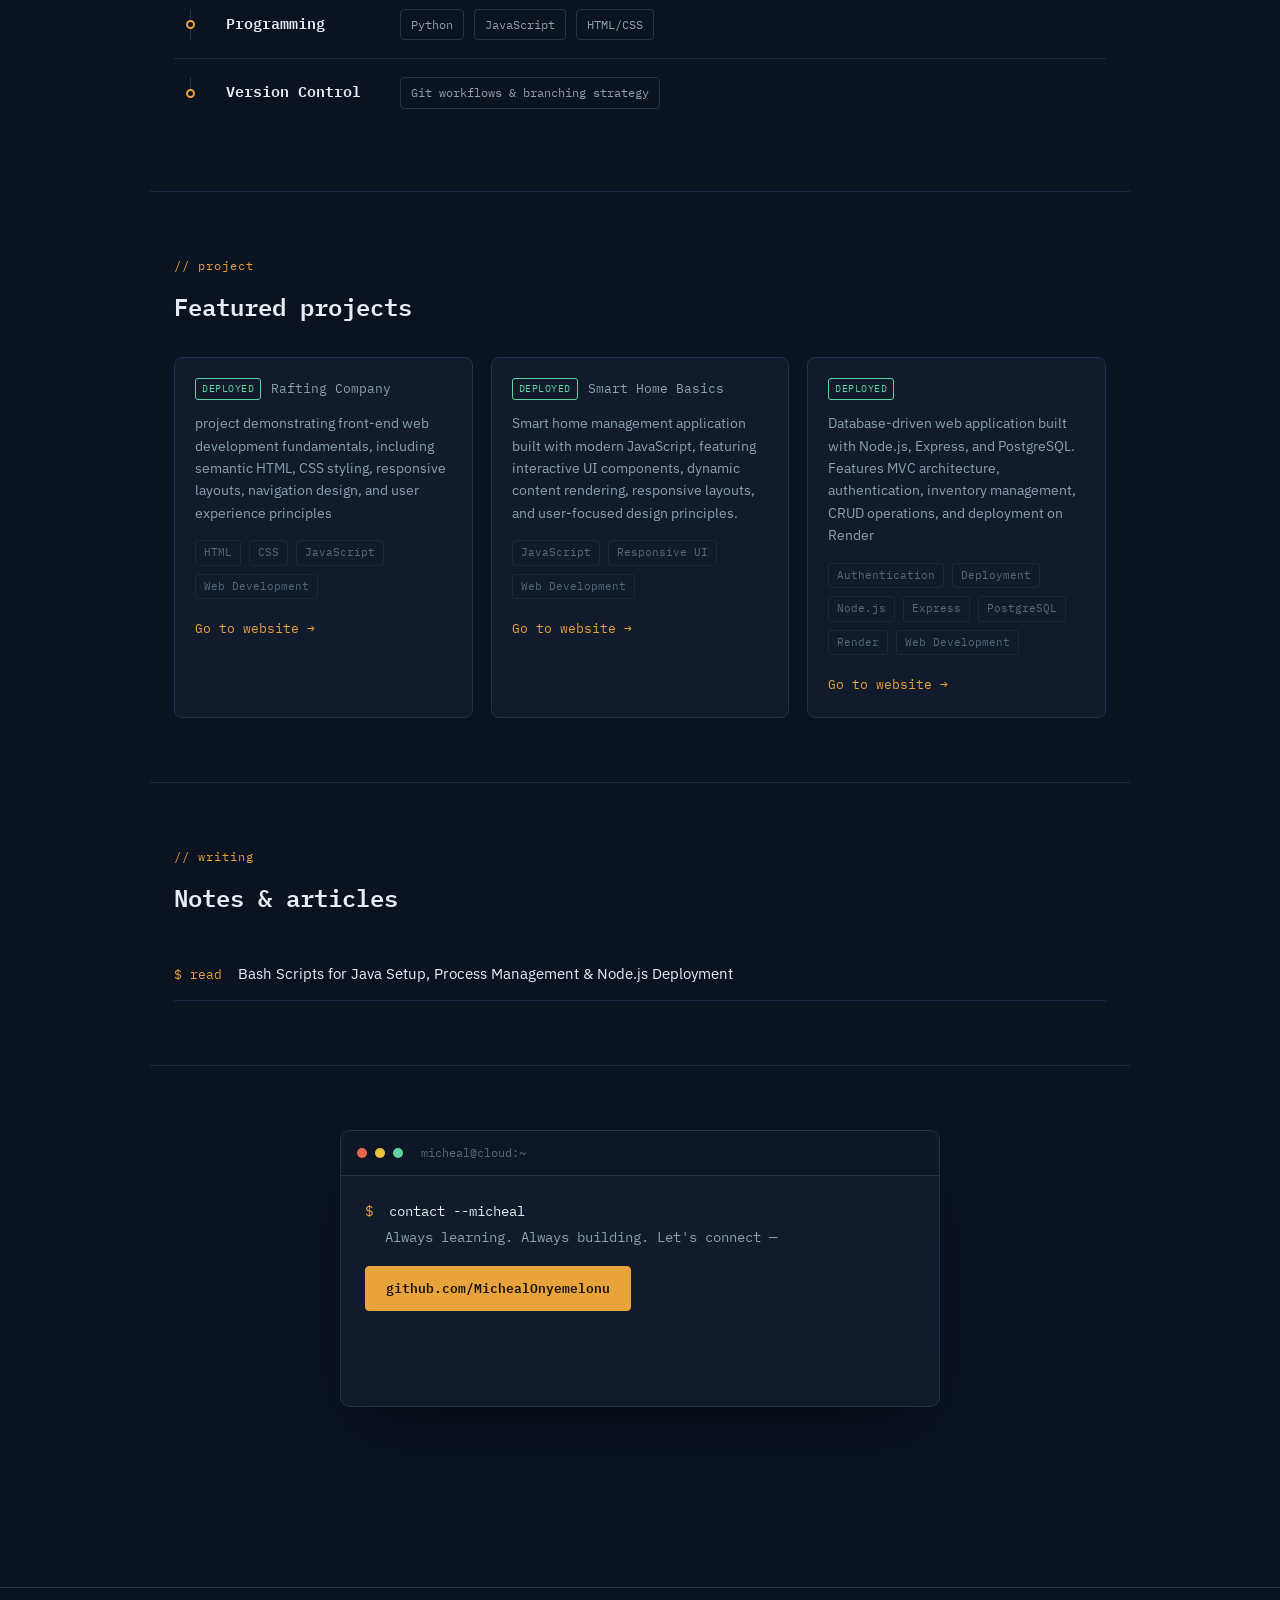
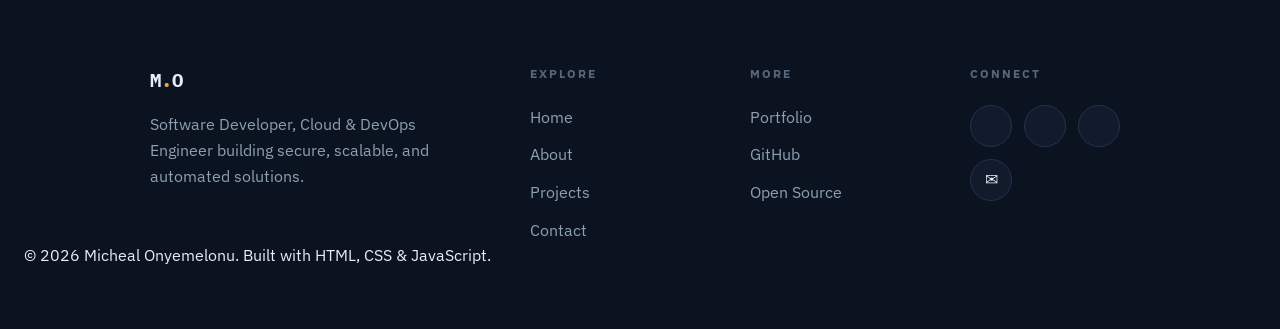
==== commit 4f26d462: "feat: updated the footer column to display current time and include an all rights reserved disclaime" ====
--- a/index.html
+++ b/index.html
@@ -322,8 +322,21 @@
 
             </div>
 
-        </div>
-
+
+        </div>
+
+    </div>
+
+    <div class="footer-bottom">
+      
+      <div class="footer-copyright">
+        © 2026 Micheal Onyemelonu. Built with HTML, CSS & JavaScript.
+      </div>
+      
+      <div class="footer-clock">
+        <span class="clock-dot"></span>
+        <span id="current-time"></span>
+      </div>
     </div>
 
 </footer>
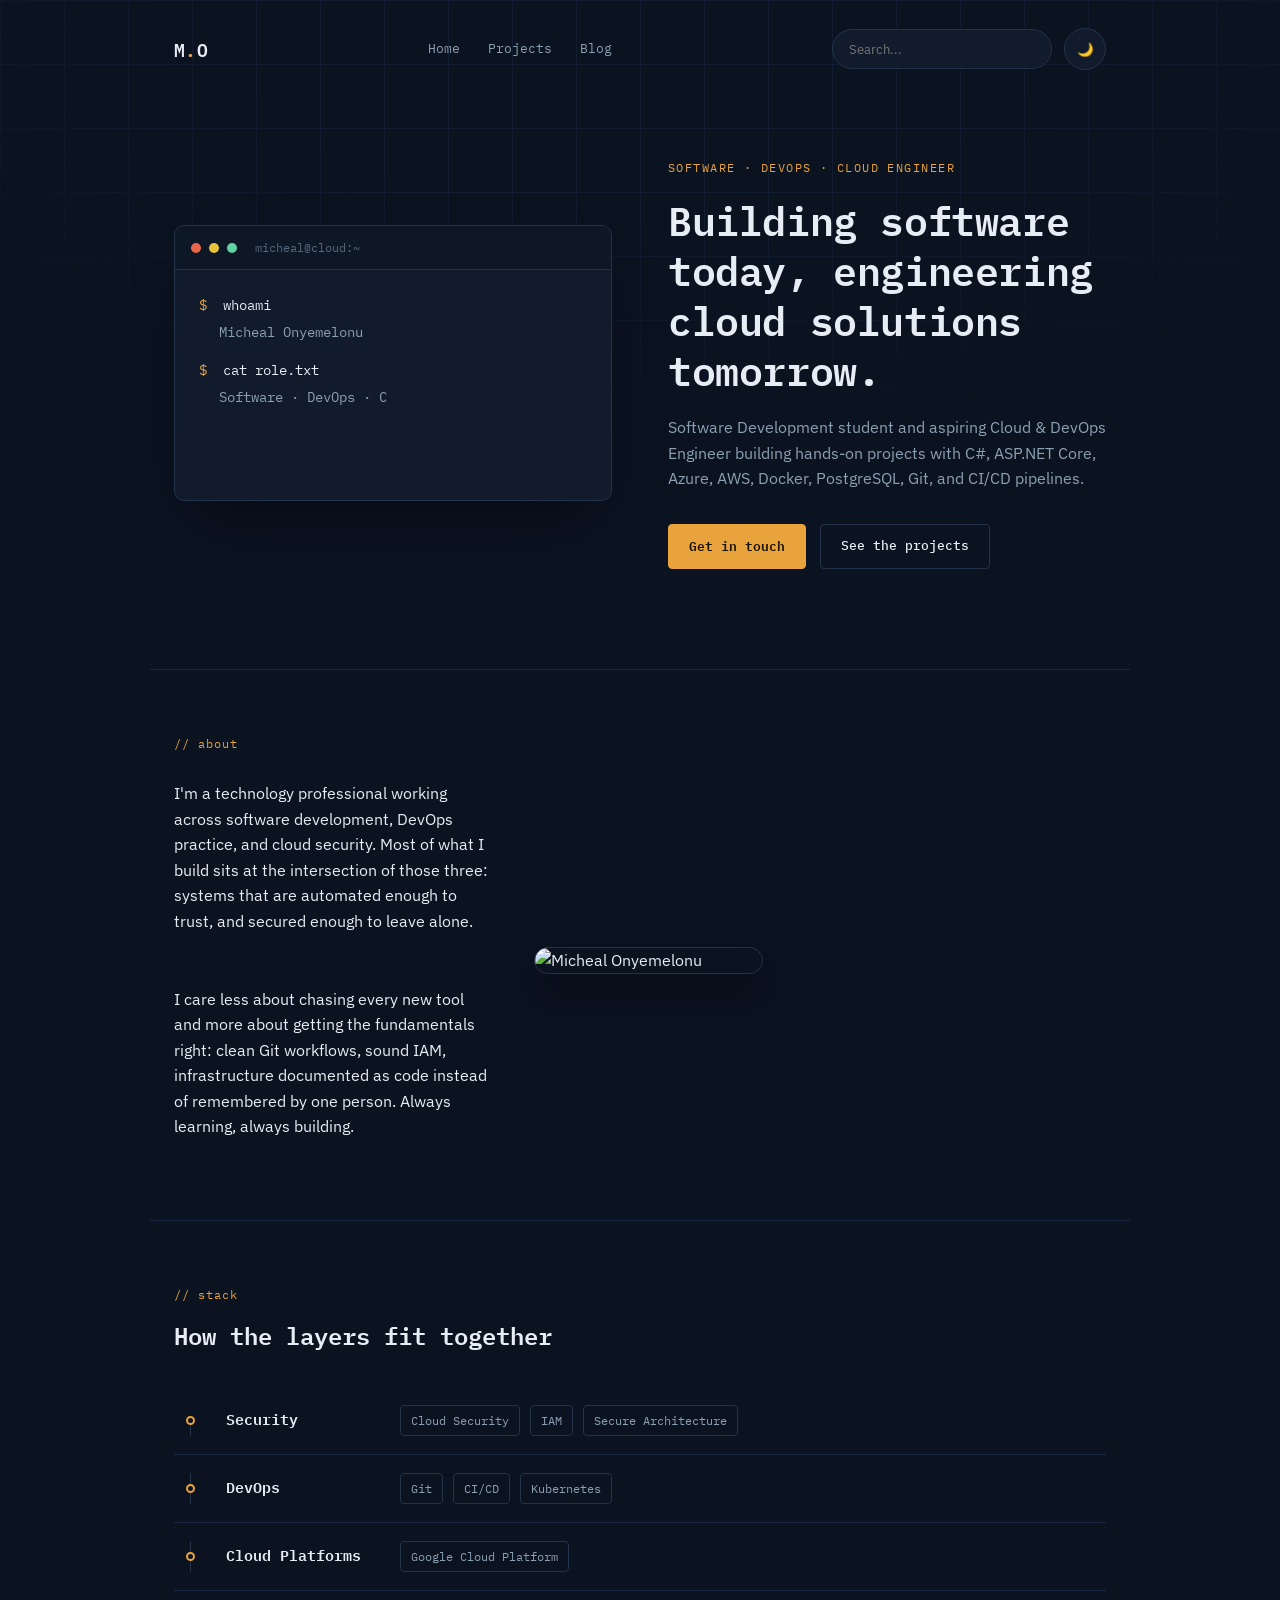
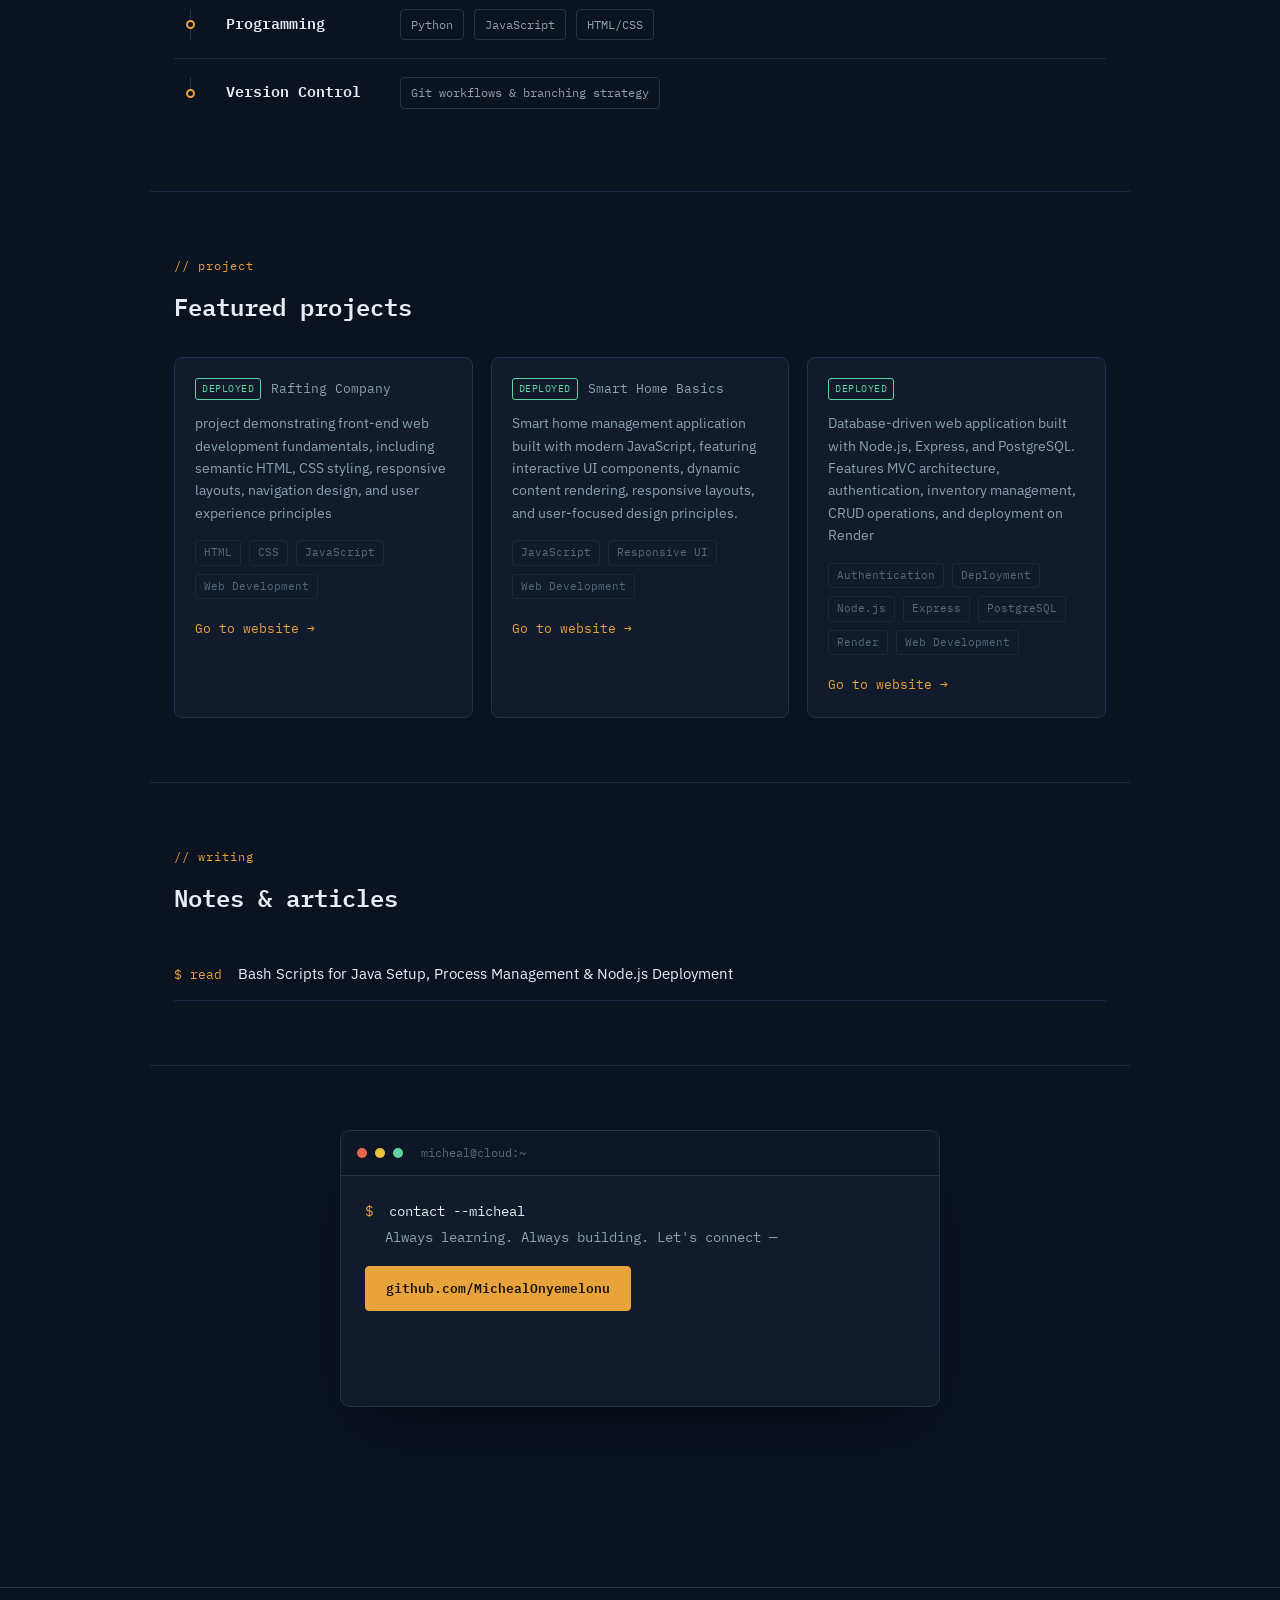
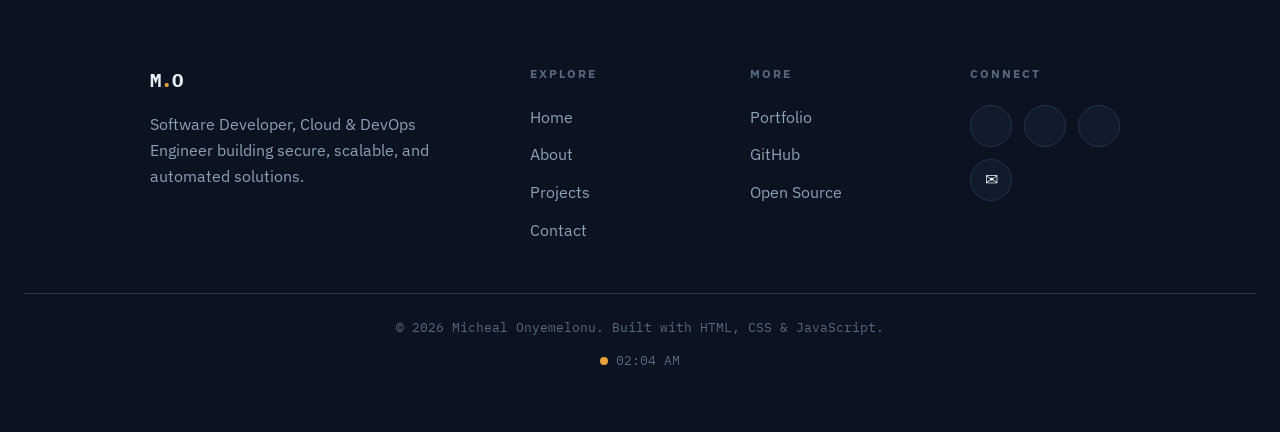
==== commit 996b2407: "feat: for the 3 pages, added responsive harmburger feature in mobile display" ====
--- a/index.html
+++ b/index.html
@@ -20,7 +20,7 @@
         M<span class="brand-dot">.</span>O
     </a>
 
-    <nav class="site-nav">
+    <nav class="site-nav" id="mobile-nav">
         <a href="index.html">Home</a>
         <a href="projects.html">Projects</a>
         <a href="blog.html">Blog</a>
@@ -38,6 +38,10 @@
         </div>
 
         <button id="theme-toggle">🌙</button>
+
+        <button id="menu-toggle" class="menu-toggle">
+            ☰
+        </button>
 
     </div>
 
--- a/styles.css
+++ b/styles.css
@@ -1,25 +1,25 @@
 /* ============ Tokens ============ */
 :root{
-  --bg:        #0B1220;
-  --surface:   #111B2B;
+  --bg: #0B1220;
+  --surface: #111B2B;
   --surface-2: #16223480;
-  --line:      #22334A;
+  --line: #22334A;
   --line-soft: #1A2740;
-  --text:      #E7EDF5;
-  --text-muted:#8CA0B3;
-  --text-dim:  #56687D;
-  --accent:    #E8A33D;
-  --accent-2:  #C97F22;
-  --ok:        #5FD3A2;
+  --text: #E7EDF5;
+  --text-muted: #8CA0B3;
+  --text-dim: #56687D;
+  --accent: #E8A33D;
+  --accent-2: #C97F22;
+  --ok: #5FD3A2;
 
   --mono: 'IBM Plex Mono', ui-monospace, Menlo, monospace;
   --sans: 'IBM Plex Sans', -apple-system, sans-serif;
 
   --maxw: 980px;
+}
 
   /* DARK THEME */
 body.dark-mode {
-
   --bg: #0B1220;
   --surface: #111B2B;
   --surface-2: #16223480;
@@ -95,6 +95,24 @@
 }
 .site-nav a:hover{ color:var(--text); }
 
+
+/* ============ Menu behaviour ============ */
+.menu-toggle {
+    display: none;
+    width: 42px;
+    height: 42px;
+
+    background: var(--surface);
+    color: var(--text);
+
+    border: 1px solid var(--line);
+    border-radius: 50%;
+
+    cursor: pointer;
+}
+
+
+
 /* ============ Buttons ============ */
 .btn{
   display:inline-flex; align-items:center; gap:8px;
@@ -330,6 +348,40 @@
     color: var(--accent);
 }
 
+.footer-bottom {
+    margin-top: 50px;
+    padding-top: 24px;
+
+    border-top: 1px solid var(--line);
+
+    display: flex;
+    justify-content: space-between;
+    align-items: center;
+
+    color: var(--text-dim);
+    font-size: 13px;
+    font-family: var(--mono);
+}
+
+.footer-clock {
+    display: flex;
+    align-items: center;
+    gap: 8px;
+}
+
+.clock-dot {
+    width: 8px;
+    height: 8px;
+    background: var(--accent);
+    border-radius: 50%;
+}
+
+
+
+
+
+
+
 .social-links {
     display: flex;
     flex-wrap: wrap;
@@ -366,7 +418,6 @@
   .hero-side{ order:-1; }
   .about-grid{ grid-template-columns:1fr; }
   .deploy-log{ grid-template-columns:1fr; }
-  .site-nav{ display:none; }
 }
 
 /* ============ Motion & focus ============ */
@@ -385,6 +436,47 @@
     gap: 12px;
 }
 
+/* Mobile */
+@media (max-width: 860px) {
+
+    .menu-toggle {
+        display: flex;
+        justify-content: center;
+        align-items: center;
+    }
+
+    .site-nav {
+        position: absolute;
+
+        top: 80px;
+        left: 0;
+        right: 0;
+
+        background: var(--bg);
+
+        display: none;
+        flex-direction: column;
+
+        padding: 20px;
+
+        border-top: 1px solid var(--line);
+        z-index: 1000;
+    }
+
+    .site-nav.active {
+        display: flex;
+    }
+
+    .site-nav a {
+        padding: 16px;
+        border-radius: 10px;
+    }
+
+    .site-nav a:hover {
+        background: var(--surface);
+    }
+}
+
 @media (max-width: 860px) {
 
     .about-grid {
@@ -407,6 +499,11 @@
 
 }
 
+.footer-bottom {
+    flex-direction: column;
+    gap: 12px;
+    text-align: center;
+}
 
 .search-box input {
     width: 220px;
@@ -436,5 +533,3 @@
 #theme-toggle:hover {
     border-color: var(--accent);
 }
-
-}
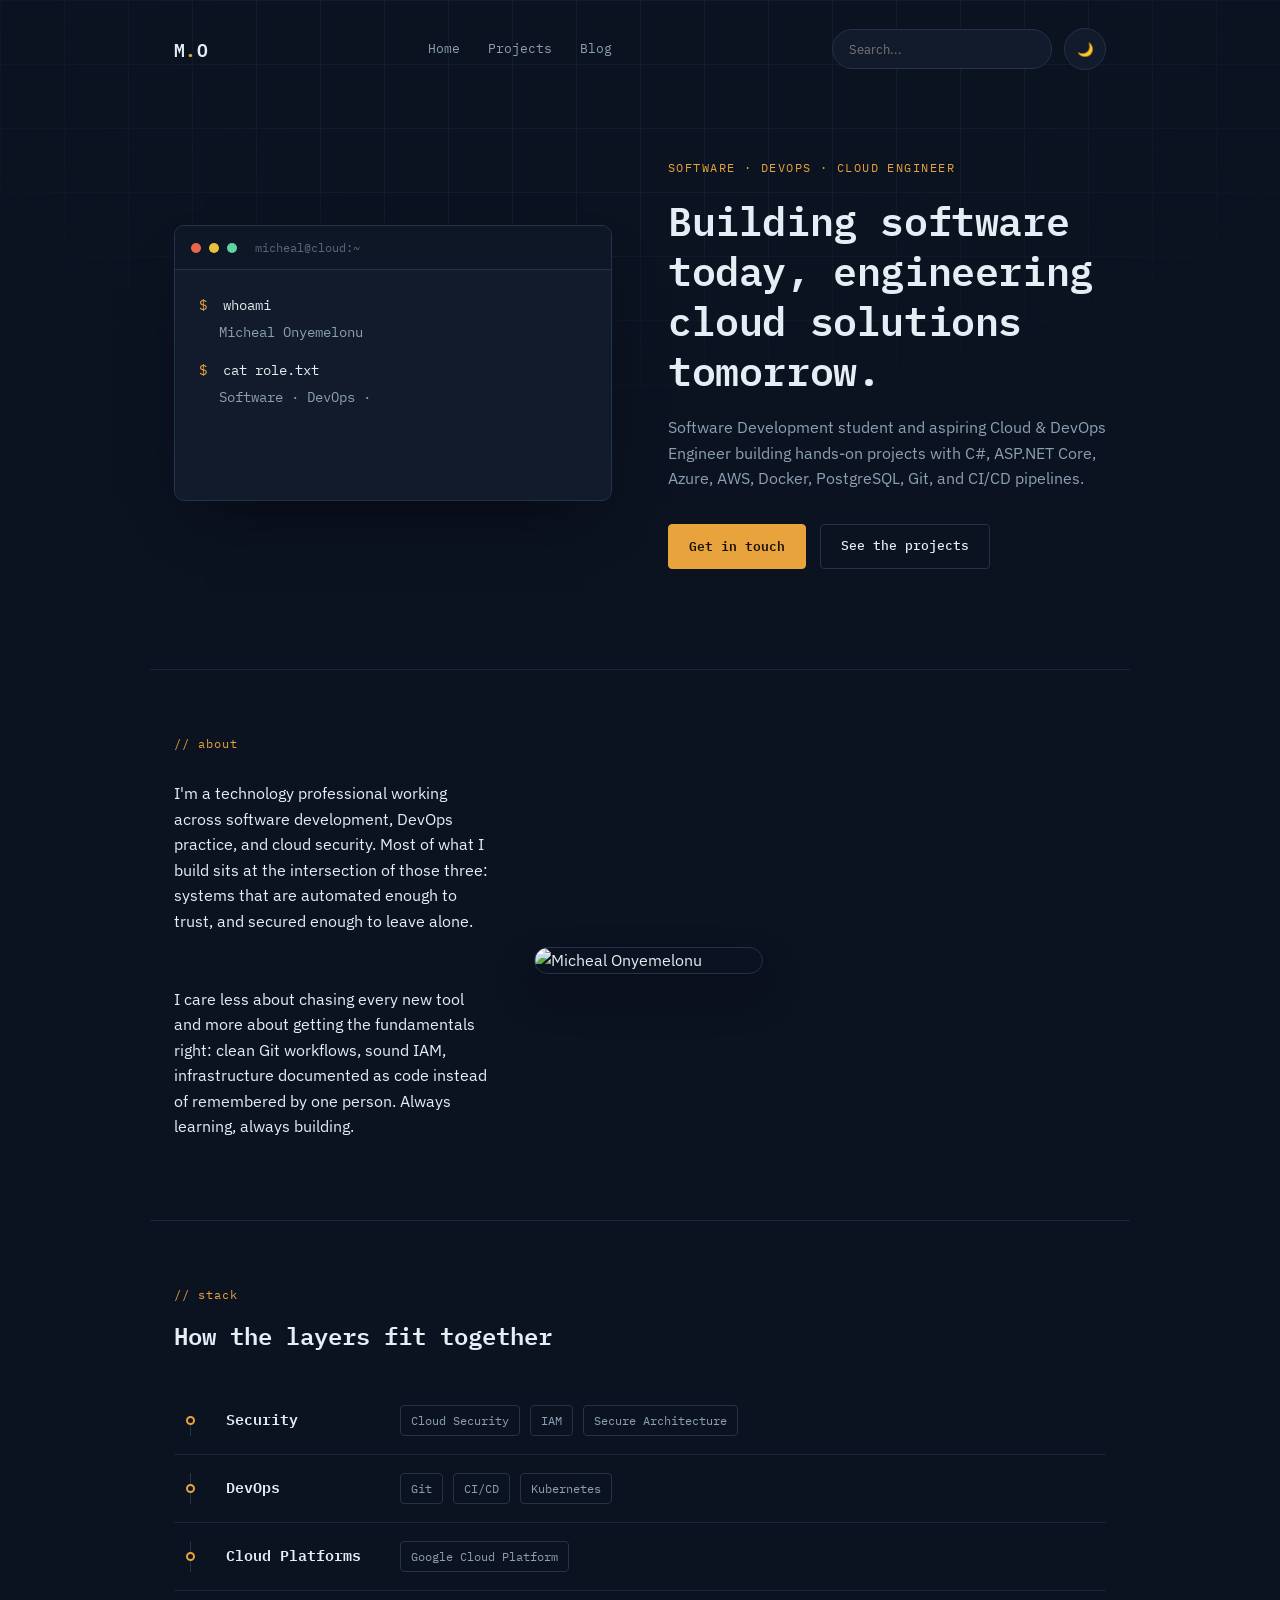
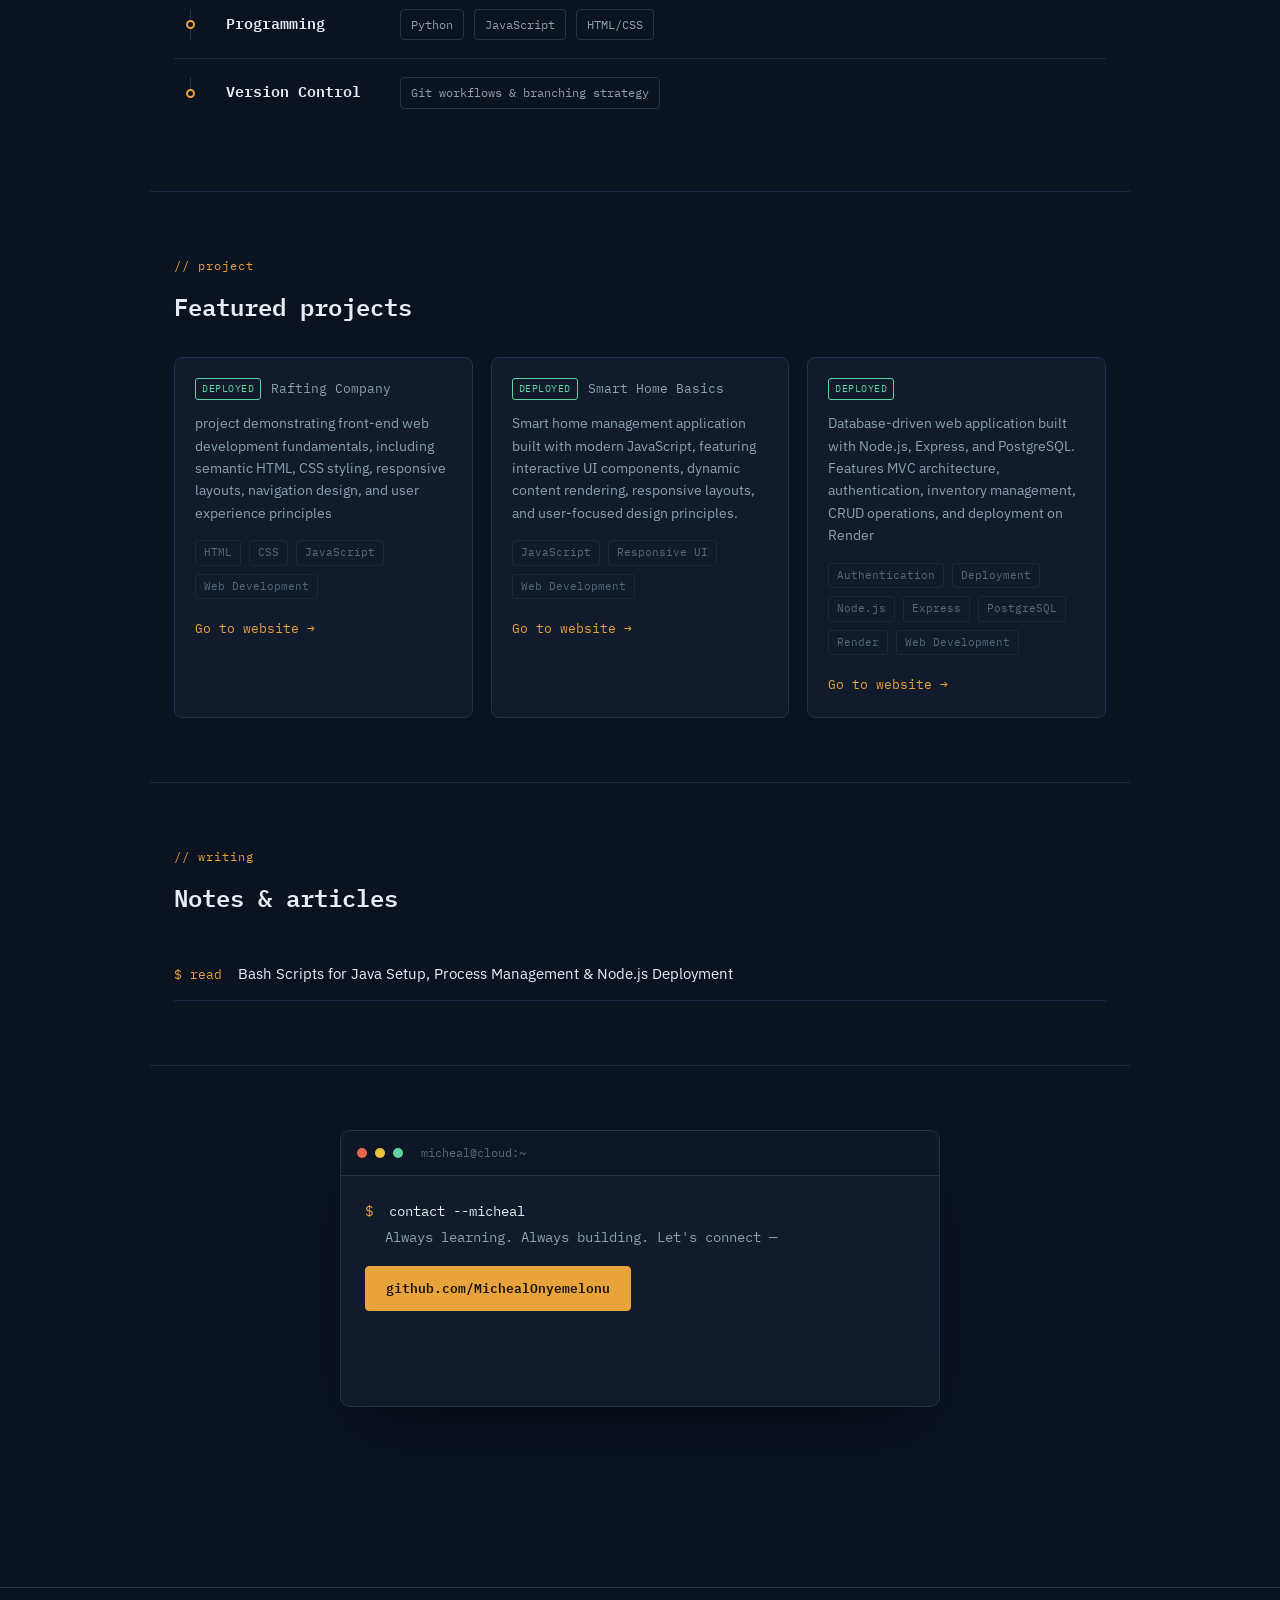
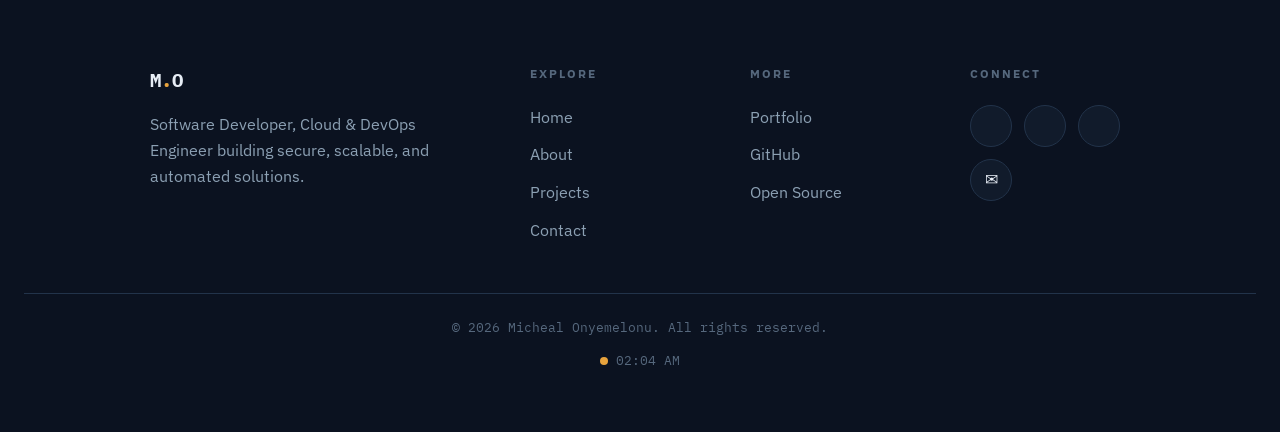
==== commit fd30c266: "feat: added footer and all rights reserved to the pages" ====
--- a/index.html
+++ b/index.html
@@ -334,7 +334,7 @@
     <div class="footer-bottom">
       
       <div class="footer-copyright">
-        © 2026 Micheal Onyemelonu. Built with HTML, CSS & JavaScript.
+        © 2026 Micheal Onyemelonu. All rights reserved.
       </div>
       
       <div class="footer-clock">
--- a/styles.css
+++ b/styles.css
@@ -78,9 +78,16 @@
 
 /* ============ Header ============ */
 .site-header{
-  position:relative; z-index:2;
-  display:flex; align-items:center; justify-content:space-between;
-  max-width:var(--maxw); margin:0 auto;
+  position:relative; 
+  z-index:2;
+
+  display:flex; 
+  align-items:center; 
+  justify-content:space-between;
+
+  max-width:var(--maxw); 
+  margin:0 auto;
+
   padding:28px 24px 0;
 }
 .brand{
@@ -437,6 +444,21 @@
 }
 
 /* Mobile */
+
+@media (max-width: 860px) {
+
+    .site-header {
+        flex-wrap: wrap;
+    }
+
+    .site-nav {
+        order: 3;
+        width: 100%;
+        margin-top: 16px;
+    }
+
+}
+
 @media (max-width: 860px) {
 
     .menu-toggle {
@@ -446,20 +468,18 @@
     }
 
     .site-nav {
-        position: absolute;
-
-        top: 80px;
-        left: 0;
-        right: 0;
-
-        background: var(--bg);
-
         display: none;
         flex-direction: column;
-
-        padding: 20px;
+        width: 100%;
+
+        padding: 16px;
+
+        background: var(--bg);
 
         border-top: 1px solid var(--line);
+        flex-direction: column;
+
+        gap: 8px;
         z-index: 1000;
     }
 
@@ -468,8 +488,12 @@
     }
 
     .site-nav a {
-        padding: 16px;
+        padding: 12px 16px;
+        margin: 0;
         border-radius: 10px;
+        font-size: 16px;
+
+
     }
 
     .site-nav a:hover {
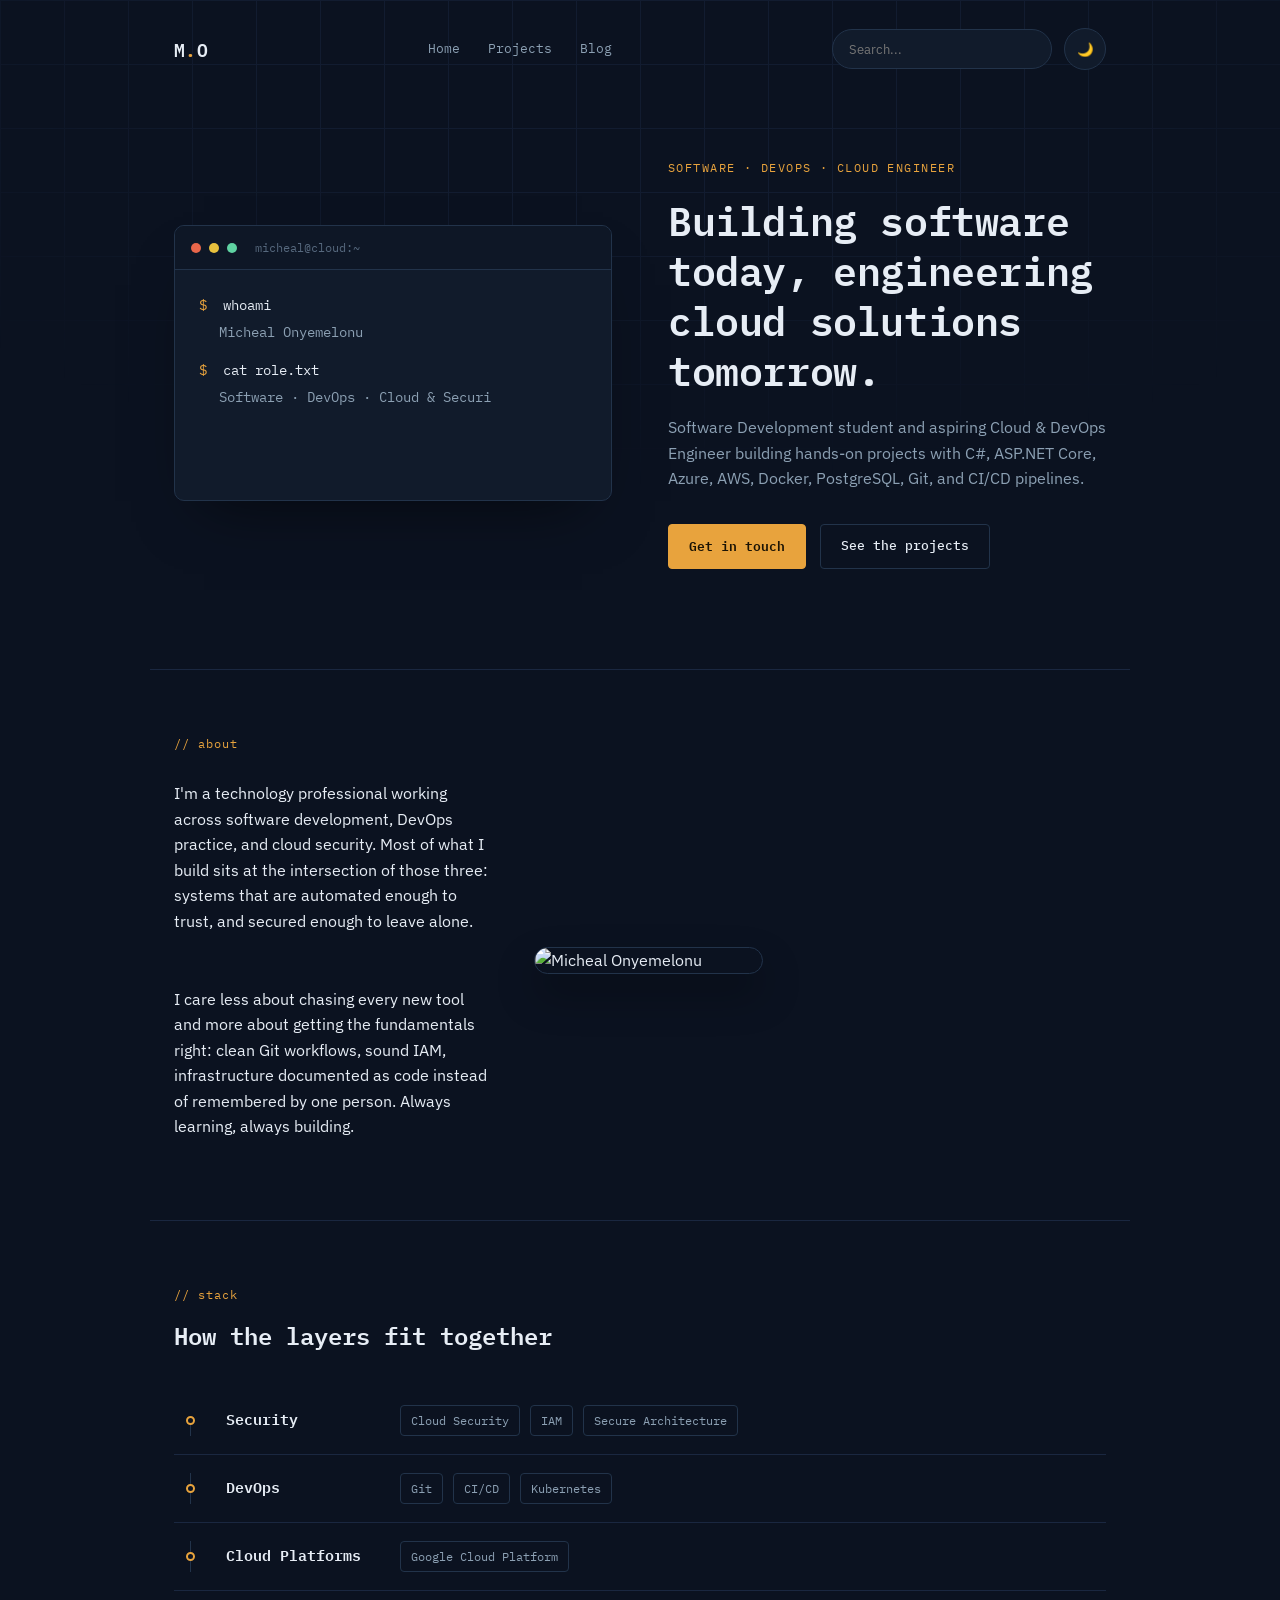
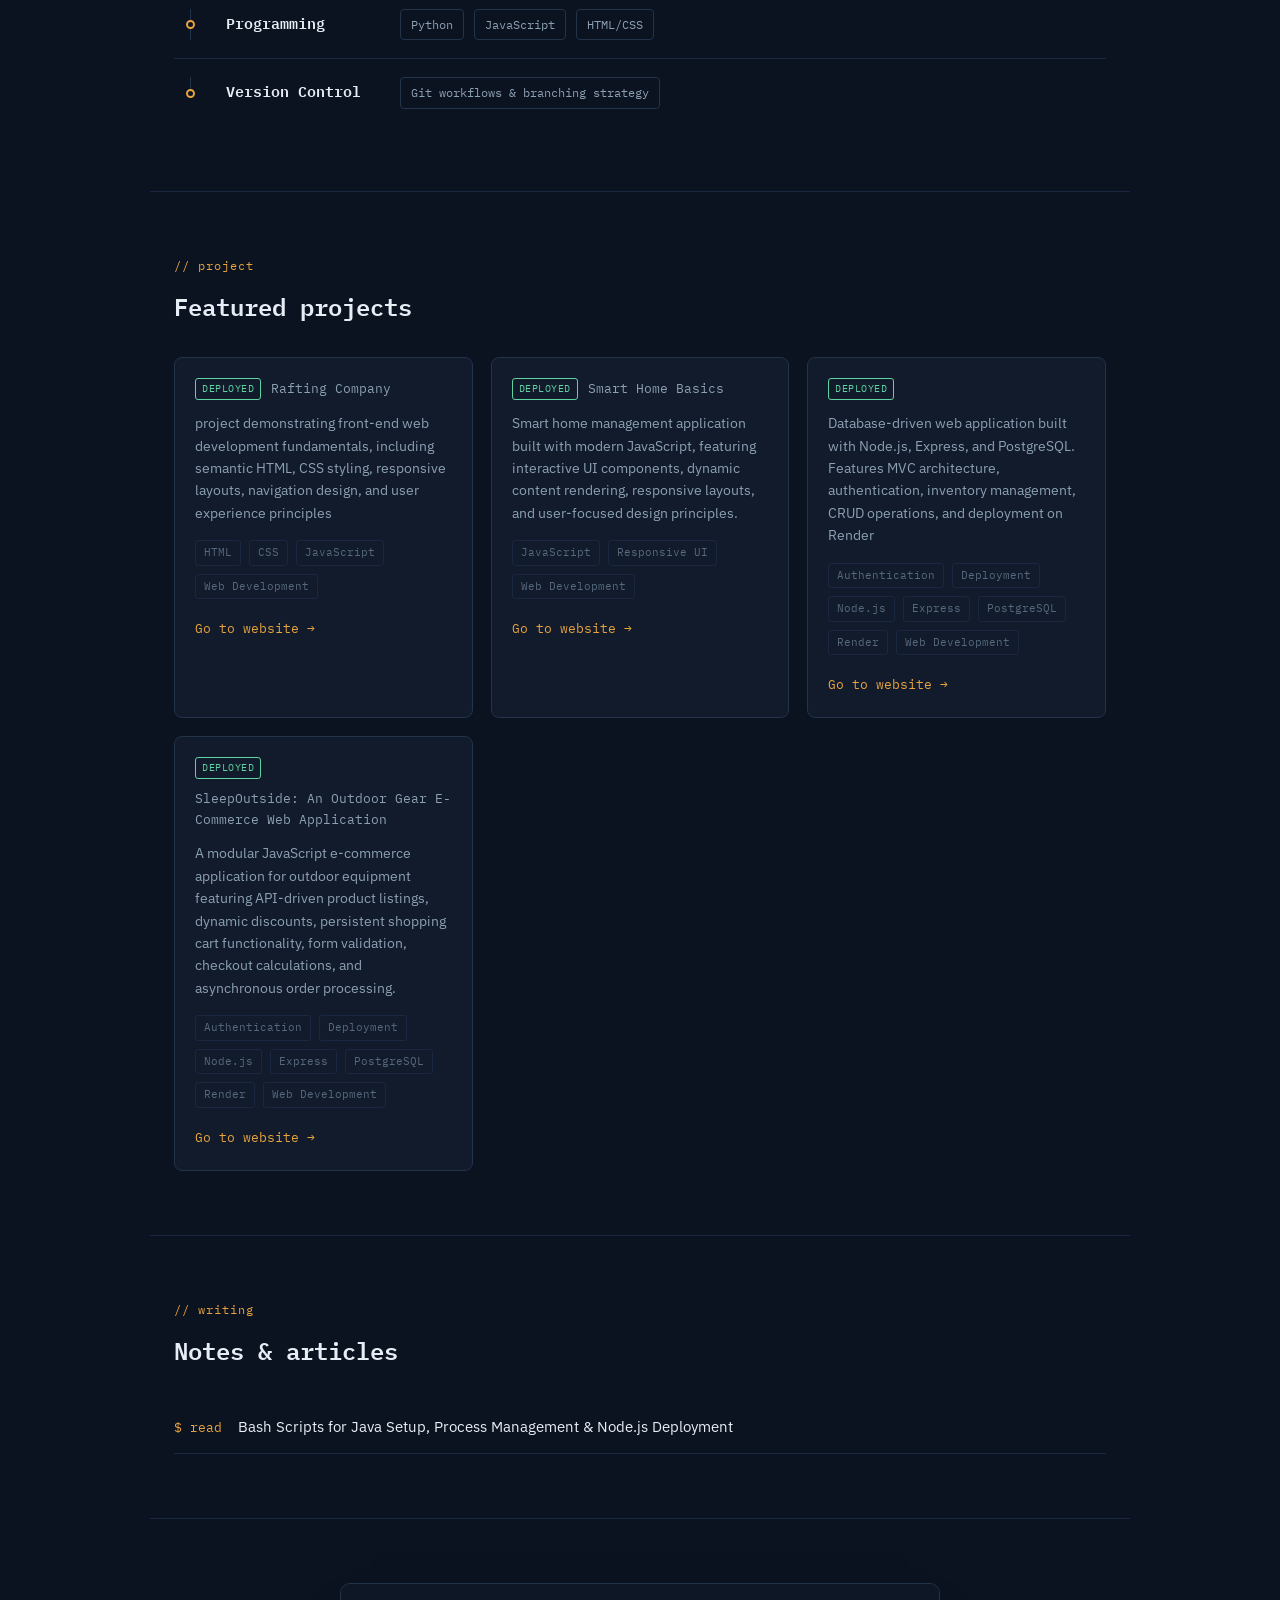
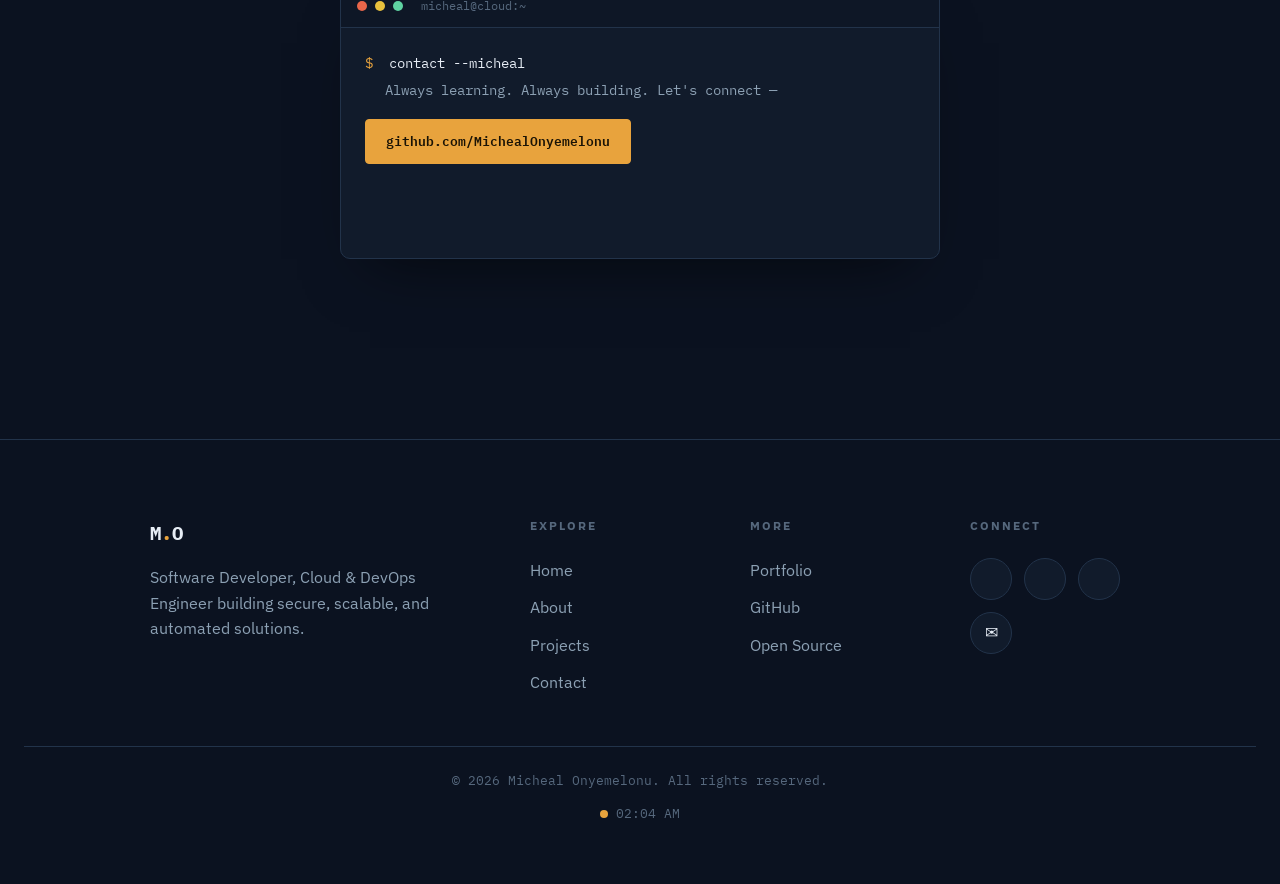
==== commit 55171087: "feat: updated index.html with the latest project i am working on" ====
--- a/index.html
+++ b/index.html
@@ -233,6 +233,26 @@
         <span class="deploy-link">Go to website →</span>
       </a>
 
+      <a class="deploy-card" href="https://sleep-outside-64a9.onrender.com/" target="_blank" rel="noopener">
+        <div class="deploy-head">
+          <span class="status-badge">deployed</span>
+          <span class="deploy-path">SleepOutside: An Outdoor Gear E-Commerce Web Application</span>
+        </div>
+        <p class="deploy-desc">A modular JavaScript e-commerce application for outdoor equipment 
+          featuring API-driven product listings, dynamic discounts, persistent shopping cart 
+          functionality, form validation, checkout calculations, and asynchronous order processing.</p>
+        <div class="deploy-tags">
+          <span>Authentication</span>
+          <span>Deployment</span>
+          <span>Node.js</span>
+          <span>Express</span>
+          <span>PostgreSQL</span>
+          <span>Render</span>
+          <span>Web Development</span>
+        </div>
+        <span class="deploy-link">Go to website →</span>
+      </a>
+
     </div>
   </section>
 
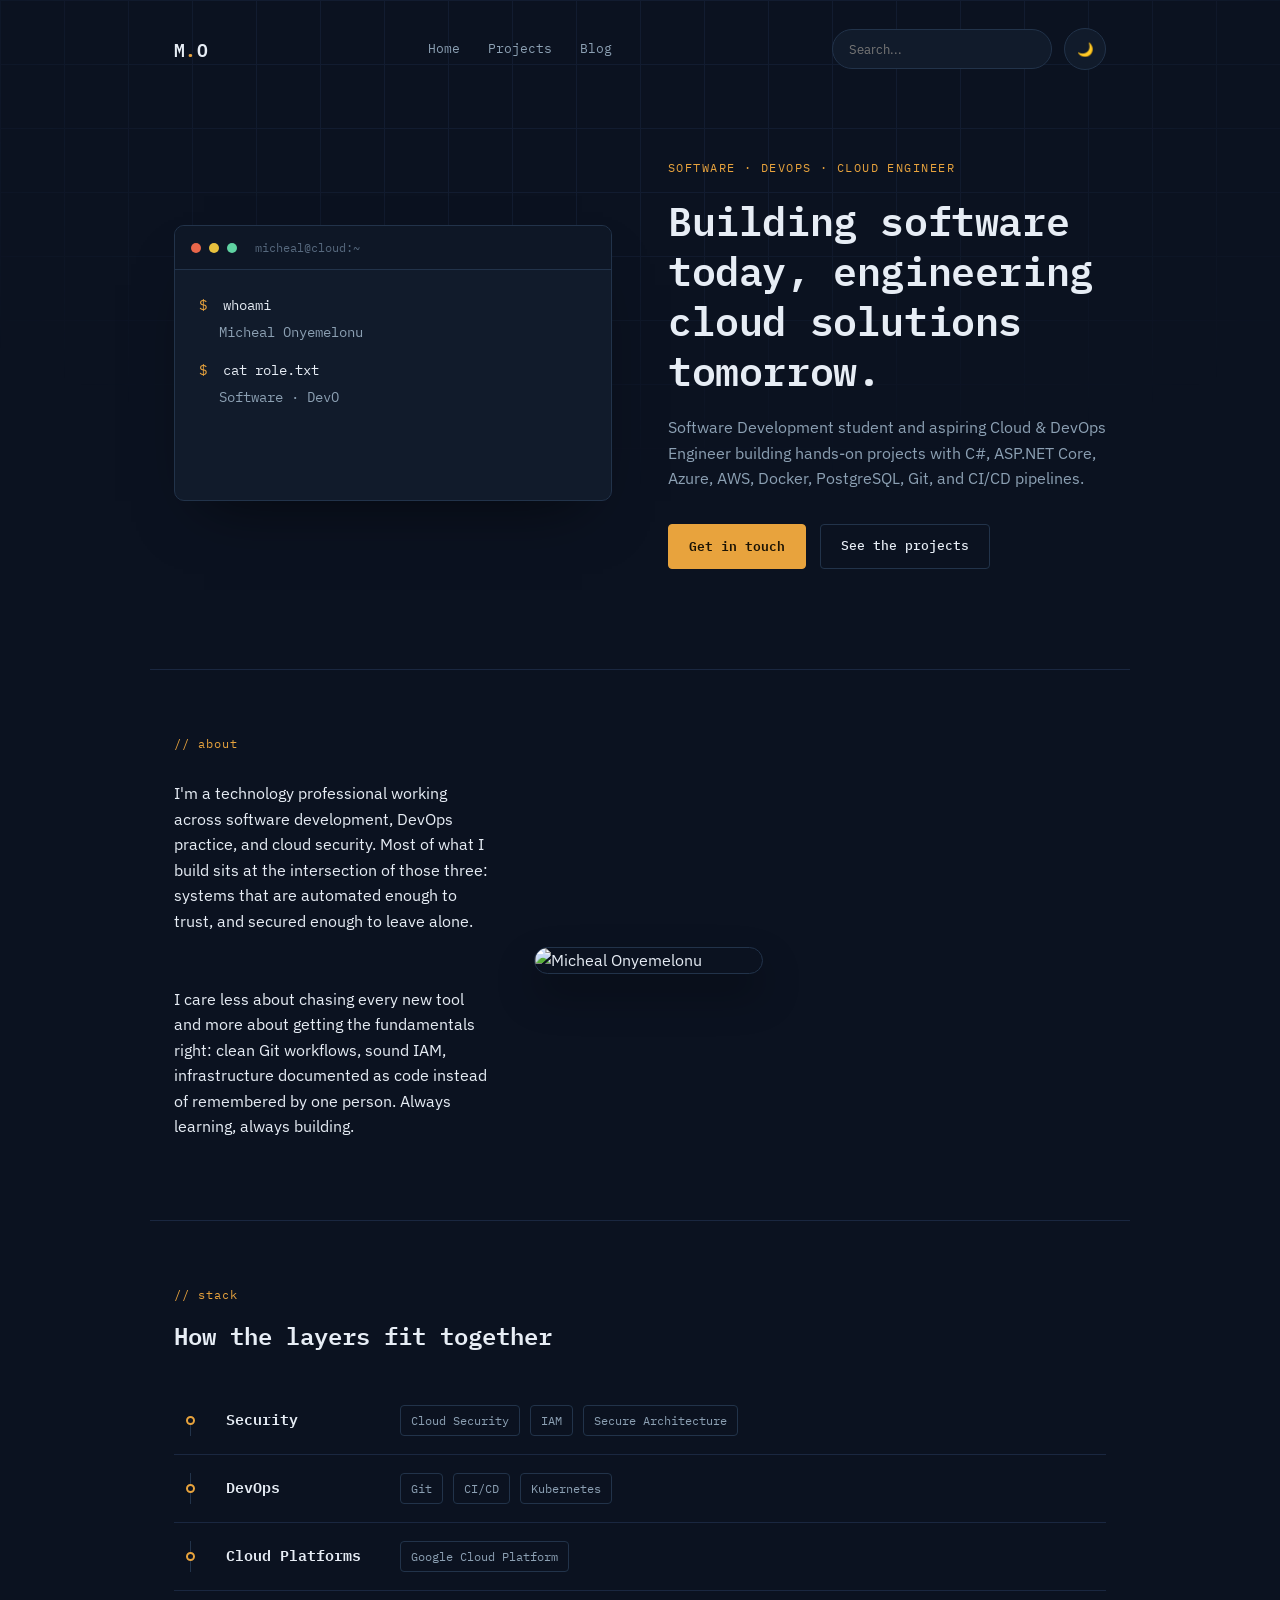
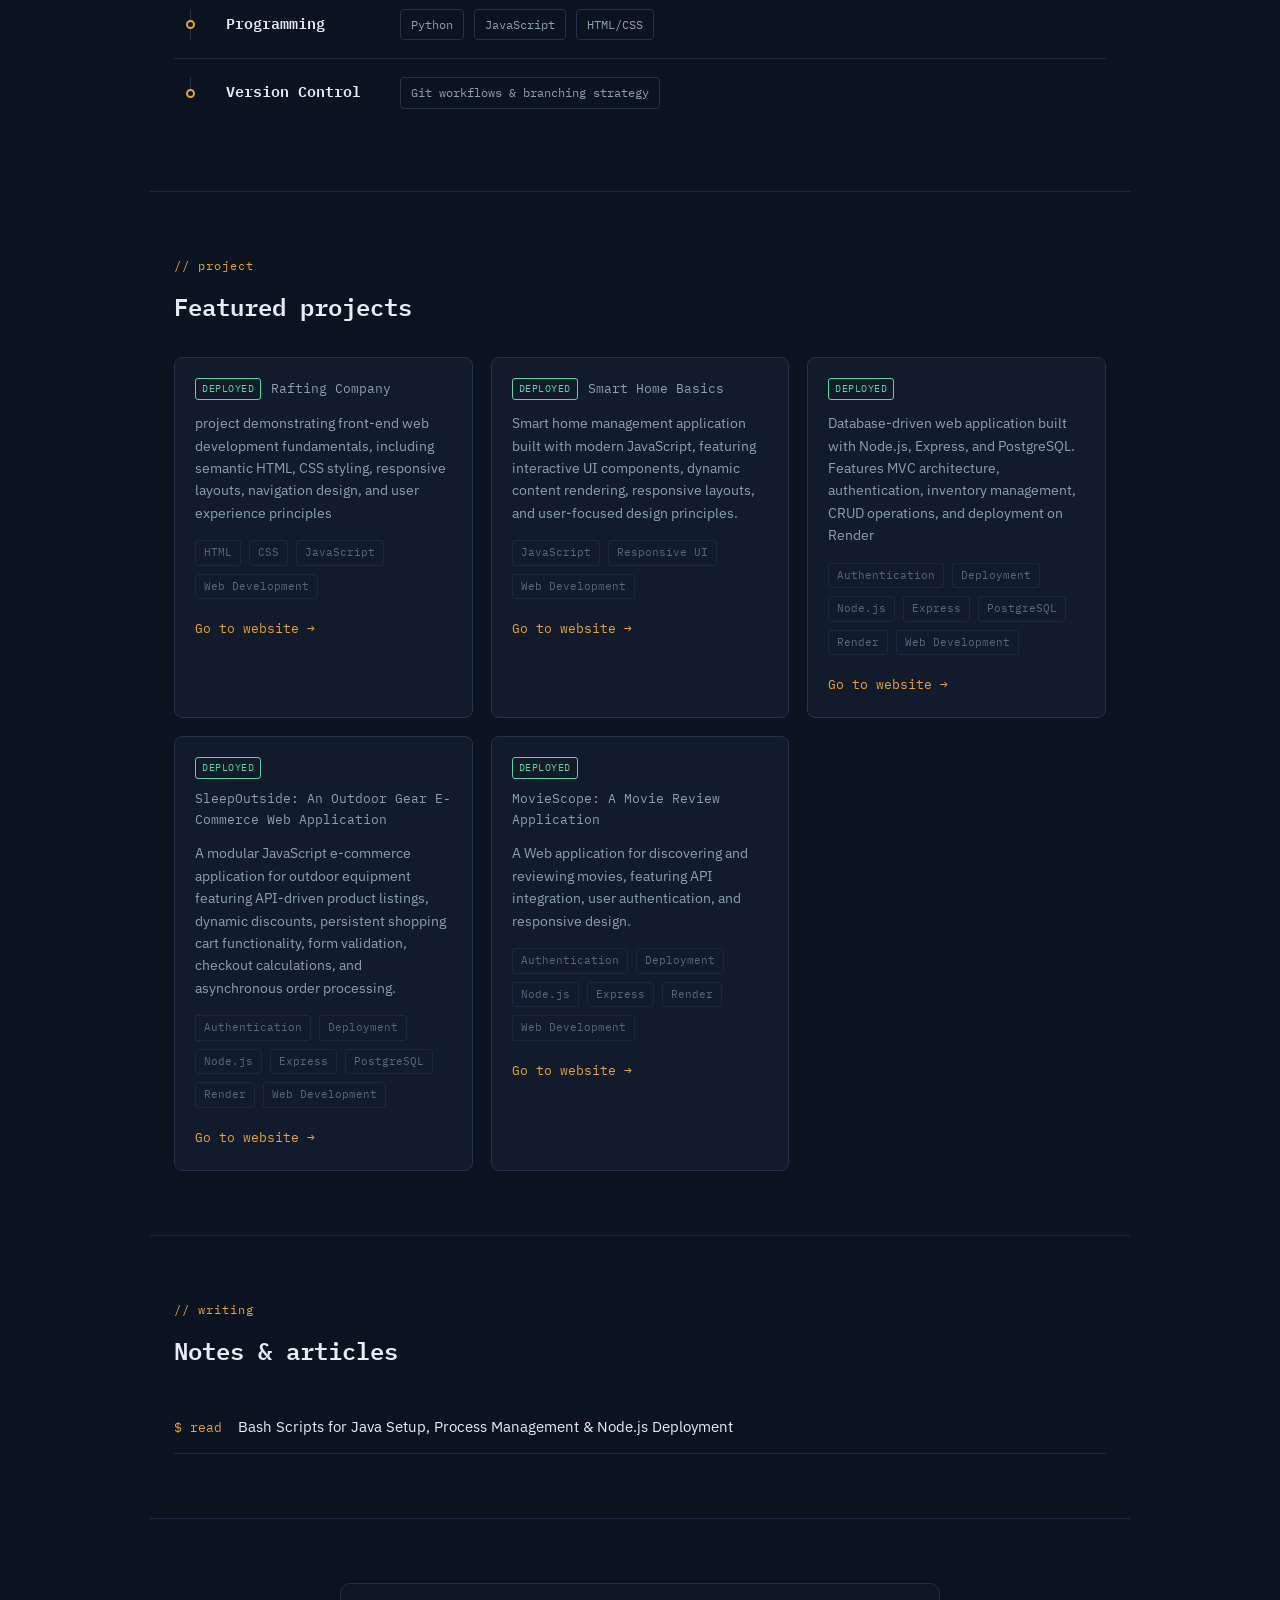
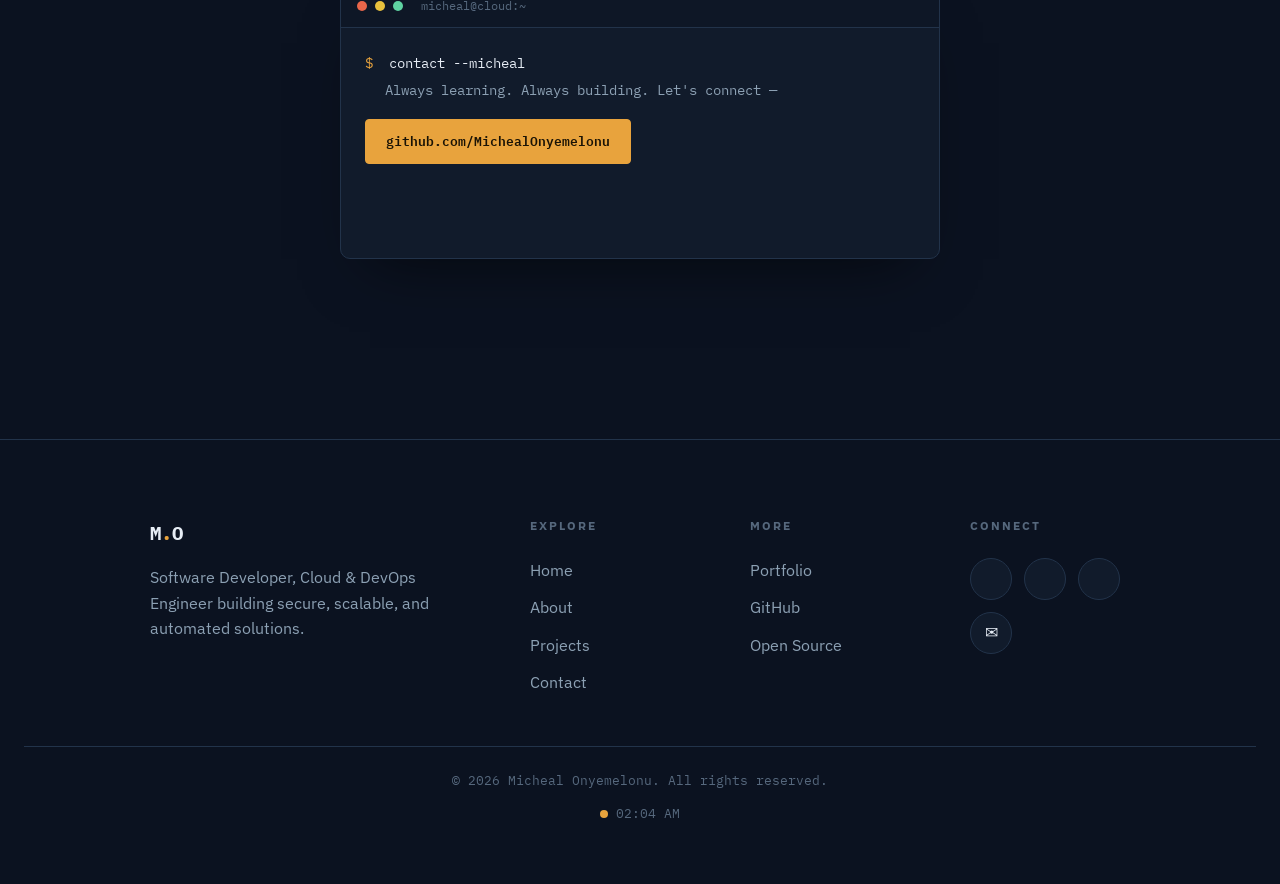
==== commit e1ddd0fc: "feat: updated the web app's main and project page" ====
--- a/index.html
+++ b/index.html
@@ -253,6 +253,24 @@
         <span class="deploy-link">Go to website →</span>
       </a>
 
+      <a class="deploy-card" href="https://moviescope-sacx.onrender.com/" target="_blank" rel="noopener">
+        <div class="deploy-head">
+          <span class="status-badge">deployed</span>
+          <span class="deploy-path">MovieScope: A Movie Review Application</span>
+        </div>
+        <p class="deploy-desc">A Web application for discovering and reviewing movies, 
+          featuring API integration, user authentication, and responsive design.</p>
+        <div class="deploy-tags">
+          <span>Authentication</span>
+          <span>Deployment</span>
+          <span>Node.js</span>
+          <span>Express</span>
+          <span>Render</span>
+          <span>Web Development</span>
+        </div>
+        <span class="deploy-link">Go to website →</span>
+      </a>
+
     </div>
   </section>
 
